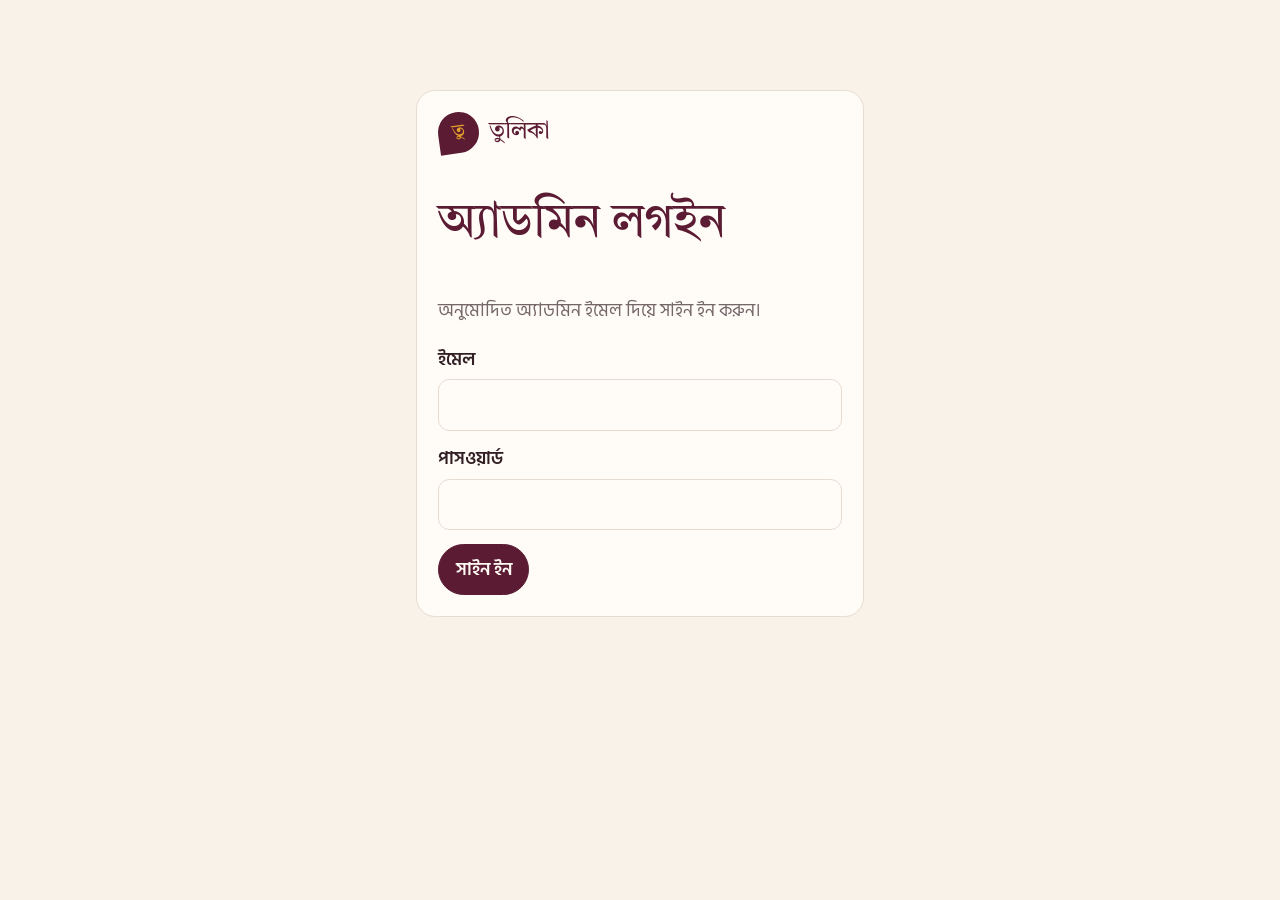
==== admin.html @ 6ecadc81 "archive: single-file Tulika demo" ====
<!doctype html>
<html lang="bn">
<head>
  <meta charset="utf-8">
  <meta name="viewport" content="width=device-width, initial-scale=1">
  <meta name="robots" content="noindex,nofollow">
  <title>অ্যাডমিন — তুলিকা</title>
  <link rel="preconnect" href="https://fonts.googleapis.com">
  <link rel="preconnect" href="https://fonts.gstatic.com" crossorigin>
  <link href="https://fonts.googleapis.com/css2?family=Hind+Siliguri:wght@400;500;600;700&family=Tiro+Bangla&display=swap" rel="stylesheet">
  <link rel="stylesheet" href="assets/store.css">
  <style>
    .admin-wrap{width:min(1440px,calc(100% - 2rem));margin:1.5rem auto 4rem}.admin-head,.admin-toolbar,.admin-actions,.admin-tabs,.inline{display:flex;align-items:center;gap:.65rem;flex-wrap:wrap}.admin-head{justify-content:space-between;margin-bottom:1.2rem}.admin-head h1{font:400 var(--s2)/1.2 var(--display);color:var(--wine);margin:0}.admin-tabs{margin:1rem 0;padding:.4rem;border:1px solid var(--line);border-radius:1rem;background:var(--surface)}.admin-tabs button{border:0;border-radius:.7rem;padding:.55rem .85rem;color:var(--muted);background:transparent;cursor:pointer}.admin-tabs button[aria-selected=true]{background:var(--wine);color:white}.admin-pane{display:none}.admin-pane.active{display:block}.admin-grid{display:grid;grid-template-columns:repeat(auto-fit,minmax(min(100%,13rem),1fr));gap:1rem}.metric{padding:1.2rem;border:1px solid var(--line);border-radius:var(--radius);background:var(--surface)}.metric small{display:block;color:var(--muted)}.metric strong{font:1.8rem var(--display);color:var(--wine)}.admin-toolbar{justify-content:space-between;margin:1rem 0}.admin-toolbar .field{min-width:min(100%,14rem)}.admin-table-wrap{overflow:auto;border:1px solid var(--line);border-radius:var(--radius);background:var(--surface)}.admin-table{width:100%;border-collapse:collapse;min-width:720px}.admin-table th,.admin-table td{padding:.75rem .85rem;text-align:start;border-bottom:1px solid var(--line);vertical-align:middle}.admin-table th{color:var(--wine);font-weight:700;white-space:nowrap}.admin-table tr:last-child td{border-bottom:0}.admin-table .thumb{width:3.3rem;height:3.8rem;object-fit:cover;border-radius:.45rem;background:var(--blush)}.admin-table button.link-button{padding:0;border:0;background:none;color:var(--wine);text-decoration:underline;cursor:pointer}.admin-status{display:inline-block;padding:.12rem .55rem;border-radius:99px;background:var(--blush);white-space:nowrap}.admin-error{margin:1rem 0}.admin-empty{padding:1.4rem;text-align:center;color:var(--muted)}.admin-filters{display:grid;grid-template-columns:repeat(auto-fit,minmax(min(100%,12rem),1fr));gap:.7rem;flex:1}.admin-card{margin-block:1rem}.admin-form{display:grid;grid-template-columns:repeat(2,minmax(0,1fr));gap:.85rem}.admin-form .full{grid-column:1/-1}.admin-form .field label,.field>label{font-weight:600}.admin-form input[type=checkbox]{width:1.1rem;height:1.1rem;accent-color:var(--wine)}.admin-form .check{padding:.4rem 0}.admin-form textarea{min-height:5rem}.admin-login{max-width:28rem;margin:10vh auto}.admin-login h1{font:var(--s2) var(--display);color:var(--wine)}dialog{width:min(760px,calc(100% - 1.5rem));max-height:90vh;overflow:auto;padding:1.2rem;border:1px solid var(--line);border-radius:1rem;background:var(--paper);color:var(--ink);box-shadow:var(--shadow)}dialog::backdrop{background:rgba(32,18,24,.6)}dialog h2{margin:.2rem 0 1rem;color:var(--wine);font:1.6rem var(--display)}.dialog-head{display:flex;justify-content:space-between;align-items:start;gap:1rem}.icon-button{width:2.5rem;height:2.5rem;border:1px solid var(--line);border-radius:50%;background:var(--surface);cursor:pointer}.order-lines{margin:1rem 0;border-collapse:collapse;width:100%}.order-lines th,.order-lines td{padding:.55rem;text-align:start;border-bottom:1px solid var(--line)}.image-list{display:flex;gap:.5rem;overflow:auto}.image-item{position:relative;flex:0 0 5rem}.image-item img{width:5rem;height:6rem;object-fit:cover;border-radius:.4rem}.image-item button{position:absolute;top:0;right:0;border:0;border-radius:50%;background:#922;color:#fff;cursor:pointer}.hint{font-size:.88rem;color:var(--muted)}.admin-notice{margin:1rem 0}.hidden{display:none!important}.sort-controls{display:flex;gap:.25rem}.admin-footer{padding:1rem 0;color:var(--muted);font-size:.9rem}.print-only{display:none}
    @media(max-width:640px){.admin-wrap{width:calc(100% - 1rem);margin-top:.7rem}.admin-form{grid-template-columns:1fr}.admin-form .full{grid-column:auto}.admin-head{align-items:flex-start}.admin-tabs{overflow:auto;flex-wrap:nowrap}.admin-tabs button{white-space:nowrap}.admin-toolbar{align-items:stretch}.admin-toolbar .button{width:100%}}
    @media print{body>*{display:none!important}#print-root{display:block!important;background:white;color:#111;padding:1.5rem;font:14px Arial,sans-serif}#print-root h1{margin-top:0}#print-root table{width:100%;border-collapse:collapse}#print-root th,#print-root td{padding:.5rem;border-bottom:1px solid #ccc;text-align:left}}
  </style>
  <script type="module" src="assets/admin.js"></script>
</head>
<body>
  <main id="admin-app" class="admin-wrap">
    <div id="global-error" class="error admin-error" role="alert" hidden></div>
    <section id="login-view" class="card admin-login">
      <a class="brand" href="index.html"><span class="brand-mark">তু</span><span class="brand-name">তুলিকা</span></a>
      <h1 data-i18n="loginTitle">অ্যাডমিন লগইন</h1>
      <p class="muted" data-i18n="loginHelp">অনুমোদিত অ্যাডমিন ইমেল দিয়ে সাইন ইন করুন।</p>
      <form id="login-form" class="admin-form">
        <div class="field full"><label for="login-email" data-i18n="email">ইমেল</label><input id="login-email" name="email" type="email" autocomplete="username" required></div>
        <div class="field full"><label for="login-password" data-i18n="password">পাসওয়ার্ড</label><input id="login-password" name="password" type="password" autocomplete="current-password" required></div>
        <div class="full"><button class="button" type="submit" data-i18n="signIn">সাইন ইন</button></div>
      </form>
    </section>
    <section id="dashboard-view" hidden>
      <header class="admin-head">
        <div><p class="eyebrow" data-i18n="adminLabel">তুলিকা · অ্যাডমিন</p><h1 data-i18n="dashboard">ড্যাশবোর্ড</h1><span id="admin-email" class="hint"></span></div>
        <div class="admin-actions"><button class="lang-button" id="language-toggle" type="button" aria-label="Toggle language">EN</button><button class="button secondary" id="sign-out" type="button" data-i18n="signOut">সাইন আউট</button></div>
      </header>
      <div id="admin-message" class="notice admin-notice" role="status" hidden></div>
      <nav class="admin-tabs" role="tablist">
        <button type="button" role="tab" data-tab="overview" aria-selected="true">ড্যাশবোর্ড</button>
        <button type="button" role="tab" data-tab="orders" aria-selected="false">অর্ডার</button>
        <button type="button" role="tab" data-tab="products" aria-selected="false">পণ্য</button>
        <button type="button" role="tab" data-tab="categories" aria-selected="false">বিভাগ</button>
        <button type="button" role="tab" data-tab="reviews" aria-selected="false">রিভিউ</button>
        <button type="button" role="tab" data-tab="settings" aria-selected="false">সেটিংস</button>
      </nav>
      <section id="tab-overview" class="admin-pane active" role="tabpanel">
        <div class="admin-grid">
          <article class="metric"><small data-i18n="todayOrders">আজকের অর্ডার</small><strong id="metric-today">—</strong></article>
          <article class="metric"><small data-i18n="pendingOrders">অপেক্ষমাণ অর্ডার</small><strong id="metric-pending">—</strong></article>
          <article class="metric"><small data-i18n="lowStock">কম স্টক</small><strong id="metric-stock">—</strong></article>
          <article class="metric"><small data-i18n="monthSales">এই মাসের বিক্রি</small><strong id="metric-sales">—</strong></article>
        </div>
        <section class="card admin-card"><div class="section-head"><h2 class="section-title" data-i18n="recentOrders">সাম্প্রতিক অর্ডার</h2><button class="button secondary" data-go-tab="orders" type="button" data-i18n="allOrders">সব অর্ডার</button></div><div id="recent-orders"></div></section>
      </section>
      <section id="tab-orders" class="admin-pane" role="tabpanel">
        <div class="admin-toolbar"><div class="admin-filters">
          <div class="field"><label for="order-search" data-i18n="search">খুঁজুন</label><input id="order-search" class="filter-input" type="search" placeholder="ফোন / অর্ডার নম্বর"></div>
          <div class="field"><label for="order-status-filter" data-i18n="status">অবস্থা</label><select id="order-status-filter"><option value="">সব</option><option value="new">নতুন</option><option value="confirmed">নিশ্চিত</option><option value="packed">প্যাকড</option><option value="shipped">পাঠানো</option><option value="delivered">ডেলিভারড</option><option value="cancelled">বাতিল</option></select></div>
          <div class="field"><label for="order-date-filter" data-i18n="date">তারিখ</label><input id="order-date-filter" type="date"></div>
        </div><button id="export-orders" class="button secondary" type="button" data-i18n="exportCsv">CSV ডাউনলোড</button></div>
        <div id="orders-table"></div>
      </section>
      <section id="tab-products" class="admin-pane" role="tabpanel">
        <div class="admin-toolbar"><div class="admin-filters">
          <div class="field"><label for="product-search" data-i18n="search">খুঁজুন</label><input id="product-search" type="search" placeholder="নাম / স্লাগ"></div>
          <div class="field"><label for="product-category-filter" data-i18n="category">বিভাগ</label><select id="product-category-filter"><option value="">সব বিভাগ</option></select></div>
          <div class="field"><label for="product-visible-filter" data-i18n="visibility">দৃশ্যমানতা</label><select id="product-visible-filter"><option value="">সব</option><option value="true">দৃশ্যমান</option><option value="false">লুকানো</option></select></div>
        </div><button id="add-product" class="button" type="button" data-i18n="addProduct">+ পণ্য যোগ করুন</button></div>
        <div id="products-table"></div>
      </section>
      <section id="tab-categories" class="admin-pane" role="tabpanel">
        <div class="section-head"><h2 class="section-title" data-i18n="categories">বিভাগ</h2><button id="add-category" class="button" type="button" data-i18n="addCategory">+ বিভাগ যোগ করুন</button></div>
        <div id="categories-table"></div>
      </section>
      <section id="tab-reviews" class="admin-pane" role="tabpanel">
        <div class="section-head"><h2 class="section-title" data-i18n="reviews">রিভিউ</h2><button id="add-review" class="button" type="button" data-i18n="addReview">+ রিভিউ যোগ করুন</button></div>
        <div id="reviews-table"></div>
      </section>
      <section id="tab-settings" class="admin-pane" role="tabpanel">
        <h2 class="section-title" data-i18n="settings">সেটিংস</h2>
        <form id="settings-form" class="card admin-form"></form>
      </section>
      <footer class="admin-footer">Tulika · Supabase Admin</footer>
    </section>
  </main>
  <dialog id="entity-dialog" aria-labelledby="dialog-title"><div class="dialog-head"><h2 id="dialog-title"></h2><button class="icon-button" type="button" data-close-dialog aria-label="Close">×</button></div><div id="dialog-content"></div></dialog>
  <dialog id="confirm-dialog" aria-labelledby="confirm-title"><div class="dialog-head"><h2 id="confirm-title"></h2><button class="icon-button" type="button" data-cancel-confirm aria-label="Close">×</button></div><p id="confirm-text"></p><div class="admin-actions"><button id="confirm-cancel" class="button secondary" type="button">বাতিল</button><button id="confirm-accept" class="button" type="button">নিশ্চিত</button></div></dialog>
  <div id="print-root" class="print-only"></div>
</body>
</html>
---- assets/store.css ----
:root {
  color-scheme: light;
  --brand-wine:#5A1B33; --brand-marigold:#E3A02B; --brand-jade:#1E6B58; --brand-blush:#F4DCD9;
  --wine:var(--brand-wine); --marigold:var(--brand-marigold); --jade:var(--brand-jade); --blush:var(--brand-blush);
  --paper:#F8F2E9; --surface:#FFFCF7; --ink:#321F25; --muted:#75666A; --line:#E7DCD1;
  --shadow:0 18px 55px rgba(70,36,44,.1); --display:"Tiro Bangla",Georgia,serif; --body:"Hind Siliguri",sans-serif;
  --s0:clamp(1rem,.94rem + .28vw,1.14rem); --s1:clamp(1.25rem,1.05rem + .9vw,1.7rem);
  --s2:clamp(1.75rem,1.3rem + 2.2vw,3rem); --s3:clamp(2.5rem,1.6rem + 4.7vw,5.2rem);
  --wrap:1180px; --radius:1.2rem;
}
:root[data-theme=dark] {
  color-scheme:dark; --paper:#1d171a; --surface:#292125; --ink:#f4e9e6; --muted:#c1aeb3; --line:#49363e;
  --wine:color-mix(in srgb,var(--brand-wine),white 62%); --marigold:color-mix(in srgb,var(--brand-marigold),white 28%);
  --jade:color-mix(in srgb,var(--brand-jade),white 55%); --blush:color-mix(in srgb,var(--brand-blush),black 76%);
  --shadow:0 18px 55px rgba(0,0,0,.28);
}
*{box-sizing:border-box}
html{scroll-behavior:smooth;scroll-padding-top:5rem}
body{margin:0;background:var(--paper);color:var(--ink);font:400 var(--s0)/1.65 var(--body)}
img,svg{display:block;max-width:100%}
button,input,textarea,select{font:inherit}
a{color:inherit}
:focus-visible{outline:3px solid var(--marigold);outline-offset:4px}
.wrap{width:min(var(--wrap),calc(100% - 2.5rem));margin-inline:auto}
.sr-only{position:absolute;width:1px;height:1px;padding:0;margin:-1px;overflow:hidden;clip:rect(0,0,0,0);white-space:nowrap;border:0}
.skip{position:absolute;z-index:99;top:.5rem;left:.5rem;padding:.6rem 1rem;background:var(--surface);transform:translateY(-150%)}
.skip:focus{transform:none}
.topbar{position:sticky;z-index:20;top:0;border-bottom:1px solid var(--line);background:color-mix(in srgb,var(--paper),transparent 6%);backdrop-filter:blur(14px)}
.nav{display:flex;min-height:4.5rem;align-items:center;justify-content:space-between;gap:1rem}
.brand{display:inline-flex;align-items:center;gap:.65rem;color:var(--wine);text-decoration:none}
.brand-mark{display:grid;width:2.55rem;aspect-ratio:1;place-items:center;border-radius:50% 50% 50% 0;background:var(--brand-wine);color:var(--brand-marigold);font:1.2rem var(--display);transform:rotate(-8deg)}
.brand-name{font:1.5rem var(--display)}
.nav-links{display:none;align-items:center;gap:1.5rem}
.nav-links a,.mobile-links a{color:var(--muted);font-size:.92rem;text-decoration:none}
.mobile-links{display:flex;gap:1.2rem;overflow:auto;padding:.1rem 1rem .7rem;white-space:nowrap}
.nav-actions{display:flex;align-items:center;gap:.5rem}
.lang-button,.theme-button{min-height:2.6rem;padding:.4rem .8rem;border:1px solid var(--line);border-radius:99px;background:var(--surface);cursor:pointer}
.section{padding-block:clamp(3.5rem,8vw,7rem)}
.hero{display:grid;min-height:32rem;align-items:center;gap:2rem;padding-block:4rem}
.hero h1{max-width:12ch;margin:.5rem 0 1rem;color:var(--wine);font:400 var(--s3)/1.2 var(--display)}
.hero h1 span{color:var(--jade)}
.hero p,.muted{color:var(--muted)}
.hero-grid{display:grid;align-items:center;gap:1.5rem}
.hero-art{min-height:20rem;display:grid;place-items:center;overflow:hidden;border-radius:48% 48% 1.4rem 1.4rem;background:radial-gradient(circle,var(--blush),transparent 70%)}
.hero-art svg{width:min(88%,24rem);filter:drop-shadow(0 18px 18px rgba(72,30,48,.15))}
.eyebrow{color:var(--jade);font-size:.86rem;font-weight:700;letter-spacing:.1em}
.section-title{margin:.25rem 0 1rem;color:var(--wine);font:400 var(--s2)/1.25 var(--display)}
.section-intro{max-width:44rem;color:var(--muted)}
.button{display:inline-flex;min-height:2.8rem;align-items:center;justify-content:center;gap:.5rem;padding:.6rem 1.05rem;border:1px solid var(--brand-wine);border-radius:99px;background:var(--brand-wine);color:#fffaf4;text-decoration:none;font-weight:600;cursor:pointer}
.button.secondary{background:transparent;color:var(--wine)}
.button:disabled{opacity:.5;cursor:not-allowed}
.button-row{display:flex;flex-wrap:wrap;gap:.65rem}
.collection-band{background:var(--surface)}
.section-head{display:flex;flex-wrap:wrap;align-items:end;justify-content:space-between;gap:1rem;margin-bottom:1.6rem}
.category-tiles,.product-grid,.review-grid{display:grid;grid-template-columns:repeat(auto-fit,minmax(min(100%,14rem),1fr));gap:1rem}
.category-tile{min-height:8rem;display:flex;align-items:end;padding:1.2rem;border-radius:var(--radius);background:linear-gradient(145deg,var(--blush),color-mix(in srgb,var(--jade),var(--paper) 70%));color:var(--wine);font:1.45rem var(--display);text-decoration:none}
.product-card{overflow:hidden;border:1px solid var(--line);border-radius:var(--radius);background:var(--paper)}
.product-photo{position:relative;display:block;aspect-ratio:4/4.7;overflow:hidden;background:var(--blush)}
.product-photo img{width:100%;height:100%;object-fit:cover}
.badge-row{position:absolute;top:.7rem;left:.7rem;display:flex;flex-wrap:wrap;gap:.35rem}
.badge{padding:.18rem .55rem;border-radius:99px;background:var(--surface);color:var(--wine);font-size:.78rem;font-weight:700}
.product-body{padding:1rem}
.product-meta{display:flex;justify-content:space-between;gap:.5rem;color:var(--muted);font-size:.9rem}
.product-title{margin:.3rem 0;color:var(--wine);font:1.35rem/1.35 var(--display);text-decoration:none}
.product-title a{text-decoration:none}
.product-description{min-height:3em;margin:.35rem 0;color:var(--muted);font-size:.94rem}
.price{font-weight:700}
.old-price{margin-inline-start:.5rem;color:var(--muted);text-decoration:line-through;font-size:.9em}
.filter-row{display:grid;gap:.8rem;margin-block:1.2rem}
.field{display:grid;gap:.3rem}
.field input,.field textarea,.field select,.filter-input{width:100%;min-height:2.9rem;padding:.6rem .8rem;border:1px solid var(--line);border-radius:.7rem;background:var(--surface);color:var(--ink)}
.field textarea{min-height:6rem;resize:vertical}
.check{display:flex;align-items:center;gap:.55rem}
.notice,.error,.empty{padding:1rem;border-radius:.8rem;background:var(--surface);color:var(--muted)}
.error{border-inline-start:4px solid #b44747;color:var(--ink)}
.loading-grid{display:grid;grid-template-columns:repeat(auto-fit,minmax(min(100%,14rem),1fr));gap:1rem}
.skeleton{height:23rem;border-radius:var(--radius);background:linear-gradient(100deg,var(--line) 25%,var(--surface) 40%,var(--line) 60%);background-size:200% 100%;animation:shimmer 1.5s infinite}
@keyframes shimmer{to{background-position-x:-200%}}
.about-layout,.contact-layout,.product-layout,.cart-layout{display:grid;gap:2rem}
.about-art{min-height:19rem;border-radius:48% 48% 1.5rem 1.5rem;background:linear-gradient(145deg,var(--blush),color-mix(in srgb,var(--marigold),white 60%))}
.review-card,.card{padding:1.3rem;border:1px solid var(--line);border-radius:var(--radius);background:var(--surface)}
.review-card blockquote{margin:.5rem 0;font:1.2rem/1.55 var(--display)}
.review-card cite{color:var(--muted);font-style:normal}
.stars{color:var(--marigold)}
.gallery-main{aspect-ratio:4/4.7;overflow:hidden;border-radius:var(--radius);background:var(--blush)}
.gallery-main img{width:100%;height:100%;object-fit:cover}
.gallery-thumbs{display:flex;gap:.6rem;overflow-x:auto;margin-top:.7rem}
.gallery-thumbs button{width:4.3rem;height:5rem;flex:0 0 auto;padding:0;overflow:hidden;border:1px solid var(--line);border-radius:.6rem;background:transparent}
.gallery-thumbs img{width:100%;height:100%;object-fit:cover}
.cart-line{display:grid;grid-template-columns:4.5rem 1fr;gap:.9rem;padding:1rem 0;border-bottom:1px solid var(--line)}
.cart-line img{width:4.5rem;height:5.2rem;object-fit:cover;border-radius:.5rem}
.cart-line-controls{display:flex;flex-wrap:wrap;align-items:center;gap:.5rem}
.summary{position:sticky;top:6rem;height:max-content}
.floating-wa{position:fixed;z-index:18;right:1rem;bottom:1rem;display:grid;width:3.5rem;height:3.5rem;place-items:center;border-radius:50%;background:var(--jade);color:#fff;text-decoration:none;box-shadow:var(--shadow)}
.toast{position:fixed;z-index:50;right:1rem;bottom:5rem;max-width:min(26rem,calc(100% - 2rem));padding:.85rem 1rem;border-radius:.8rem;background:var(--ink);color:var(--paper);box-shadow:var(--shadow)}
.toast[hidden]{display:none}
.modal{max-width:min(32rem,calc(100% - 2rem));border:1px solid var(--line);border-radius:var(--radius);background:var(--surface);color:var(--ink);box-shadow:var(--shadow)}
.modal::backdrop{background:rgba(20,12,16,.55)}
.site-footer{padding-block:2rem;border-top:1px solid var(--line);color:var(--muted)}
.footer-row{display:flex;flex-wrap:wrap;align-items:center;justify-content:space-between;gap:1rem}
.footer-links{display:flex;flex-wrap:wrap;gap:1rem}
.footer-links a{color:var(--wine)}
.hidden{display:none!important}
.policy{max-width:52rem}
.policy h1,.page-title{color:var(--wine);font:400 var(--s2)/1.25 var(--display)}
.policy-placeholder{padding:1rem;border-inline-start:4px solid var(--marigold);background:var(--surface)}
.honeypot{position:absolute;left:-10000px;width:1px;height:1px;overflow:hidden}
@media(min-width:700px){.nav-links{display:flex}.mobile-links{display:none}.hero-grid{grid-template-columns:1.1fr .9fr}.hero-art{min-height:31rem}.filter-row{grid-template-columns:2fr 1fr 1fr auto;align-items:end}.about-layout,.contact-layout{grid-template-columns:.9fr 1.1fr}.product-layout{grid-template-columns:1fr .85fr}.cart-layout{grid-template-columns:1.3fr .7fr}.cart-line{grid-template-columns:5.5rem 1fr}.cart-line img{width:5.5rem;height:6.5rem}}
@media(max-width:420px){.wrap{width:calc(100% - 1.4rem)}.hero{padding-block:2.5rem}.button-row .button{flex:1 1 auto}}
@media(hover:hover){.button:hover{background:var(--jade);border-color:var(--jade);color:white}.product-card:hover{transform:translateY(-3px)}.category-tile:hover{filter:saturate(1.15)}}
@media(prefers-reduced-motion:reduce){*,*::before,*::after{scroll-behavior:auto!important;animation-duration:.01ms!important;animation-iteration-count:1!important;transition-duration:.01ms!important}}
@media print{.topbar,.floating-wa,.site-footer,.no-print{display:none!important}body{background:white;color:black}.wrap{width:100%}.card{border:0}}
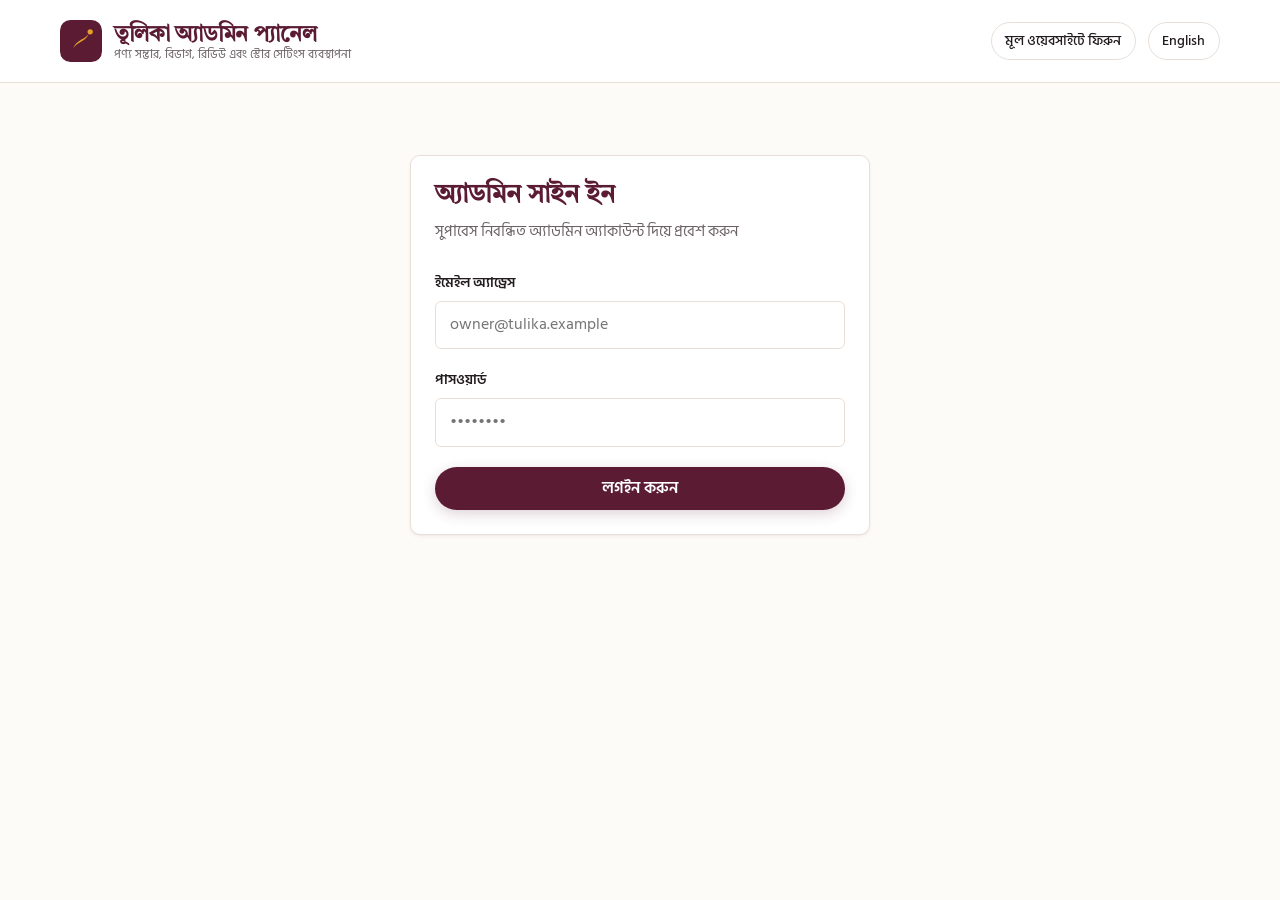
==== commit 6790f0ef: "feat: rebuild Tulika boutique from scratch (Phase 2)" ====
--- a/admin.html
+++ b/admin.html
@@ -1,90 +1,530 @@
-<!doctype html>
+<!DOCTYPE html>
 <html lang="bn">
 <head>
-  <meta charset="utf-8">
-  <meta name="viewport" content="width=device-width, initial-scale=1">
-  <meta name="robots" content="noindex,nofollow">
-  <title>অ্যাডমিন — তুলিকা</title>
+  <meta charset="UTF-8">
+  <meta name="viewport" content="width=device-width, initial-scale=1.0">
+  <meta name="description" content="তূলিকা বুটিক অ্যাডমিন প্যানেল — পণ্য ও স্টোর ব্যবস্থাপনা">
+  <meta name="i18n-title-key" content="adminPortal">
+
+  <title>তূলিকা অ্যাডমিন প্যানেল</title>
+
+  <!-- Inline SVG Favicon -->
+  <link rel="icon" href="data:image/svg+xml,%3Csvg xmlns='http://www.w3.org/2000/svg' viewBox='0 0 64 64'%3E%3Crect width='64' height='64' rx='16' fill='%235A1B33'/%3E%3Cpath d='M20 44 C24 30, 40 30, 44 20 C40 34, 24 34, 20 44 Z' fill='%23E3A02B'/%3E%3Ccircle cx='46' cy='18' r='4' fill='%23E3A02B'/%3E%3C/svg%3E">
+
+  <!-- Google Fonts: Tiro Bangla & Hind Siliguri -->
   <link rel="preconnect" href="https://fonts.googleapis.com">
   <link rel="preconnect" href="https://fonts.gstatic.com" crossorigin>
-  <link href="https://fonts.googleapis.com/css2?family=Hind+Siliguri:wght@400;500;600;700&family=Tiro+Bangla&display=swap" rel="stylesheet">
-  <link rel="stylesheet" href="assets/store.css">
-  <style>
-    .admin-wrap{width:min(1440px,calc(100% - 2rem));margin:1.5rem auto 4rem}.admin-head,.admin-toolbar,.admin-actions,.admin-tabs,.inline{display:flex;align-items:center;gap:.65rem;flex-wrap:wrap}.admin-head{justify-content:space-between;margin-bottom:1.2rem}.admin-head h1{font:400 var(--s2)/1.2 var(--display);color:var(--wine);margin:0}.admin-tabs{margin:1rem 0;padding:.4rem;border:1px solid var(--line);border-radius:1rem;background:var(--surface)}.admin-tabs button{border:0;border-radius:.7rem;padding:.55rem .85rem;color:var(--muted);background:transparent;cursor:pointer}.admin-tabs button[aria-selected=true]{background:var(--wine);color:white}.admin-pane{display:none}.admin-pane.active{display:block}.admin-grid{display:grid;grid-template-columns:repeat(auto-fit,minmax(min(100%,13rem),1fr));gap:1rem}.metric{padding:1.2rem;border:1px solid var(--line);border-radius:var(--radius);background:var(--surface)}.metric small{display:block;color:var(--muted)}.metric strong{font:1.8rem var(--display);color:var(--wine)}.admin-toolbar{justify-content:space-between;margin:1rem 0}.admin-toolbar .field{min-width:min(100%,14rem)}.admin-table-wrap{overflow:auto;border:1px solid var(--line);border-radius:var(--radius);background:var(--surface)}.admin-table{width:100%;border-collapse:collapse;min-width:720px}.admin-table th,.admin-table td{padding:.75rem .85rem;text-align:start;border-bottom:1px solid var(--line);vertical-align:middle}.admin-table th{color:var(--wine);font-weight:700;white-space:nowrap}.admin-table tr:last-child td{border-bottom:0}.admin-table .thumb{width:3.3rem;height:3.8rem;object-fit:cover;border-radius:.45rem;background:var(--blush)}.admin-table button.link-button{padding:0;border:0;background:none;color:var(--wine);text-decoration:underline;cursor:pointer}.admin-status{display:inline-block;padding:.12rem .55rem;border-radius:99px;background:var(--blush);white-space:nowrap}.admin-error{margin:1rem 0}.admin-empty{padding:1.4rem;text-align:center;color:var(--muted)}.admin-filters{display:grid;grid-template-columns:repeat(auto-fit,minmax(min(100%,12rem),1fr));gap:.7rem;flex:1}.admin-card{margin-block:1rem}.admin-form{display:grid;grid-template-columns:repeat(2,minmax(0,1fr));gap:.85rem}.admin-form .full{grid-column:1/-1}.admin-form .field label,.field>label{font-weight:600}.admin-form input[type=checkbox]{width:1.1rem;height:1.1rem;accent-color:var(--wine)}.admin-form .check{padding:.4rem 0}.admin-form textarea{min-height:5rem}.admin-login{max-width:28rem;margin:10vh auto}.admin-login h1{font:var(--s2) var(--display);color:var(--wine)}dialog{width:min(760px,calc(100% - 1.5rem));max-height:90vh;overflow:auto;padding:1.2rem;border:1px solid var(--line);border-radius:1rem;background:var(--paper);color:var(--ink);box-shadow:var(--shadow)}dialog::backdrop{background:rgba(32,18,24,.6)}dialog h2{margin:.2rem 0 1rem;color:var(--wine);font:1.6rem var(--display)}.dialog-head{display:flex;justify-content:space-between;align-items:start;gap:1rem}.icon-button{width:2.5rem;height:2.5rem;border:1px solid var(--line);border-radius:50%;background:var(--surface);cursor:pointer}.order-lines{margin:1rem 0;border-collapse:collapse;width:100%}.order-lines th,.order-lines td{padding:.55rem;text-align:start;border-bottom:1px solid var(--line)}.image-list{display:flex;gap:.5rem;overflow:auto}.image-item{position:relative;flex:0 0 5rem}.image-item img{width:5rem;height:6rem;object-fit:cover;border-radius:.4rem}.image-item button{position:absolute;top:0;right:0;border:0;border-radius:50%;background:#922;color:#fff;cursor:pointer}.hint{font-size:.88rem;color:var(--muted)}.admin-notice{margin:1rem 0}.hidden{display:none!important}.sort-controls{display:flex;gap:.25rem}.admin-footer{padding:1rem 0;color:var(--muted);font-size:.9rem}.print-only{display:none}
-    @media(max-width:640px){.admin-wrap{width:calc(100% - 1rem);margin-top:.7rem}.admin-form{grid-template-columns:1fr}.admin-form .full{grid-column:auto}.admin-head{align-items:flex-start}.admin-tabs{overflow:auto;flex-wrap:nowrap}.admin-tabs button{white-space:nowrap}.admin-toolbar{align-items:stretch}.admin-toolbar .button{width:100%}}
-    @media print{body>*{display:none!important}#print-root{display:block!important;background:white;color:#111;padding:1.5rem;font:14px Arial,sans-serif}#print-root h1{margin-top:0}#print-root table{width:100%;border-collapse:collapse}#print-root th,#print-root td{padding:.5rem;border-bottom:1px solid #ccc;text-align:left}}
-  </style>
-  <script type="module" src="assets/admin.js"></script>
+  <link href="https://fonts.googleapis.com/css2?family=Hind+Siliguri:wght@400;500;600;700&family=Tiro+Bangla:ital@0;1&display=swap" rel="stylesheet">
+
+  <!-- Stylesheet -->
+  <link rel="stylesheet" href="css/style.css">
 </head>
-<body>
-  <main id="admin-app" class="admin-wrap">
-    <div id="global-error" class="error admin-error" role="alert" hidden></div>
-    <section id="login-view" class="card admin-login">
-      <a class="brand" href="index.html"><span class="brand-mark">তু</span><span class="brand-name">তুলিকা</span></a>
-      <h1 data-i18n="loginTitle">অ্যাডমিন লগইন</h1>
-      <p class="muted" data-i18n="loginHelp">অনুমোদিত অ্যাডমিন ইমেল দিয়ে সাইন ইন করুন।</p>
-      <form id="login-form" class="admin-form">
-        <div class="field full"><label for="login-email" data-i18n="email">ইমেল</label><input id="login-email" name="email" type="email" autocomplete="username" required></div>
-        <div class="field full"><label for="login-password" data-i18n="password">পাসওয়ার্ড</label><input id="login-password" name="password" type="password" autocomplete="current-password" required></div>
-        <div class="full"><button class="button" type="submit" data-i18n="signIn">সাইন ইন</button></div>
+<body class="admin-body">
+  <!-- Admin Header -->
+  <header class="admin-header">
+    <div class="wrap admin-header-inner">
+      <div class="brand-link">
+        <svg class="brand-logo-svg" viewBox="0 0 48 48" fill="none" aria-hidden="true">
+          <rect width="48" height="48" rx="12" fill="#5A1B33"/>
+          <path d="M15 33 C18 22, 30 22, 33 15 C30 25, 18 25, 15 33 Z" fill="#E3A02B"/>
+          <circle cx="34.5" cy="13.5" r="3" fill="#E3A02B"/>
+        </svg>
+        <div class="brand-text">
+          <h1 data-i18n="adminPortal">তূলিকা অ্যাডমিন প্যানেল</h1>
+          <p data-i18n="adminSubtitle">পণ্য সম্ভার, বিভাগ, রিভিউ এবং স্টোর সেটিংস ব্যবস্থাপনা</p>
+        </div>
+      </div>
+
+      <div class="header-actions">
+        <!-- Return to Public Site -->
+        <a href="index.html" class="pill-btn" data-i18n="returnHome">মূল ওয়েবসাইটে ফিরুন</a>
+
+        <!-- Language Switcher -->
+        <button id="admin-lang-toggle" class="pill-btn" data-lang-toggle aria-label="Switch language">
+          English
+        </button>
+
+        <!-- Sign Out Button (visible when logged in) -->
+        <button id="admin-logout-btn" class="btn btn-secondary btn-sm" style="display: none;" data-i18n="logoutBtn">
+          লগআউট
+        </button>
+      </div>
+    </div>
+  </header>
+
+  <div class="wrap" style="margin-top: 1.5rem;">
+    <!-- Setup Notice Container for Placeholder Warning -->
+    <div id="admin-setup-notice-slot"></div>
+
+    <!-- 1. LOGIN SCREEN (shown if unauthenticated) -->
+    <section id="admin-login-section" class="admin-card" style="max-width: 460px; margin: 3rem auto;">
+      <h2 style="font-size: 1.6rem; margin-bottom: 0.5rem;" data-i18n="loginTitle">অ্যাডমিন সাইন ইন</h2>
+      <p style="color: var(--text-muted); font-size: 0.95rem; margin-bottom: 1.75rem;" data-i18n="loginSubtitle">
+        সুপাবেস নিবন্ধিত অ্যাডমিন অ্যাকাউন্ট দিয়ে প্রবেশ করুন
+      </p>
+
+      <form id="admin-login-form">
+        <div class="form-group">
+          <label for="login-email" data-i18n="emailLabel">ইমেইল অ্যাড্রেস</label>
+          <input type="email" id="login-email" class="form-control" required autocomplete="email" placeholder="owner@tulika.example">
+        </div>
+
+        <div class="form-group">
+          <label for="login-password" data-i18n="passwordLabel">পাসওয়ার্ড</label>
+          <input type="password" id="login-password" class="form-control" required autocomplete="current-password" placeholder="••••••••">
+        </div>
+
+        <div id="login-error-msg" style="color: var(--danger); font-size: 0.875rem; margin-bottom: 1rem; display: none;"></div>
+
+        <button type="submit" id="login-submit-btn" class="btn btn-primary" style="width: 100%;" data-i18n="loginBtn">
+          লগইন করুন
+        </button>
       </form>
     </section>
-    <section id="dashboard-view" hidden>
-      <header class="admin-head">
-        <div><p class="eyebrow" data-i18n="adminLabel">তুলিকা · অ্যাডমিন</p><h1 data-i18n="dashboard">ড্যাশবোর্ড</h1><span id="admin-email" class="hint"></span></div>
-        <div class="admin-actions"><button class="lang-button" id="language-toggle" type="button" aria-label="Toggle language">EN</button><button class="button secondary" id="sign-out" type="button" data-i18n="signOut">সাইন আউট</button></div>
-      </header>
-      <div id="admin-message" class="notice admin-notice" role="status" hidden></div>
-      <nav class="admin-tabs" role="tablist">
-        <button type="button" role="tab" data-tab="overview" aria-selected="true">ড্যাশবোর্ড</button>
-        <button type="button" role="tab" data-tab="orders" aria-selected="false">অর্ডার</button>
-        <button type="button" role="tab" data-tab="products" aria-selected="false">পণ্য</button>
-        <button type="button" role="tab" data-tab="categories" aria-selected="false">বিভাগ</button>
-        <button type="button" role="tab" data-tab="reviews" aria-selected="false">রিভিউ</button>
-        <button type="button" role="tab" data-tab="settings" aria-selected="false">সেটিংস</button>
+
+    <!-- 2. UNAUTHORIZED MESSAGE (shown if authenticated in Supabase but NOT in admins table) -->
+    <section id="admin-unauthorized-section" class="admin-card" style="max-width: 500px; margin: 3rem auto; text-align: center; display: none;">
+      <svg viewBox="0 0 24 24" width="48" height="48" fill="none" stroke="#BA1A1A" stroke-width="2" style="margin: 0 auto 1rem;">
+        <circle cx="12" cy="12" r="10"></circle>
+        <line x1="15" y1="9" x2="9" y2="15"></line>
+        <line x1="9" y1="9" x2="15" y2="15"></line>
+      </svg>
+      <h2 style="font-size: 1.5rem; color: var(--danger); margin-bottom: 0.5rem;" data-i18n="unauthorizedTitle">অননুমোদিত ব্যবহারকারী</h2>
+      <p style="color: var(--text-muted); margin-bottom: 1.5rem;" data-i18n="unauthorizedMsg">
+        আপনার অ্যাকাউন্টটি সিস্টেমের admins টেবিলে নিবন্ধিত নয়। অনুগ্রহ করে অনুমোদিত অ্যাডমিন হিসেবে সাইন ইন করুন।
+      </p>
+      <div style="display: flex; gap: 1rem; justify-content: center;">
+        <button id="unauthorized-logout-btn" class="btn btn-secondary" data-i18n="logoutBtn">লগআউট</button>
+        <a href="index.html" class="btn btn-primary" data-i18n="returnHome">মূল ওয়েবসাইটে ফিরুন</a>
+      </div>
+    </section>
+
+    <!-- 3. ADMIN DASHBOARD & TABS (NEVER shown to non-admins) -->
+    <div id="admin-dashboard-container" style="display: none;">
+      <!-- Stats Counters -->
+      <div class="admin-stats-grid">
+        <div class="stat-card">
+          <div class="stat-num" id="stat-total-products">0</div>
+          <div class="stat-label" data-i18n="statTotalProducts">মোট পণ্য</div>
+        </div>
+        <div class="stat-card">
+          <div class="stat-num" id="stat-visible-products">0</div>
+          <div class="stat-label" data-i18n="statVisibleProducts">প্রদর্শিত পণ্য</div>
+        </div>
+        <div class="stat-card">
+          <div class="stat-num" id="stat-soldout-products">0</div>
+          <div class="stat-label" data-i18n="statSoldOut">স্টক শেষ</div>
+        </div>
+        <div class="stat-card">
+          <div class="stat-num" id="stat-categories-count">0</div>
+          <div class="stat-label" data-i18n="statCategories">মোট বিভাগ</div>
+        </div>
+        <div class="stat-card">
+          <div class="stat-num" id="stat-reviews-count">0</div>
+          <div class="stat-label" data-i18n="statReviews">মোট রিভিউ</div>
+        </div>
+      </div>
+
+      <!-- Navigation Tabs -->
+      <nav class="admin-nav-tabs" role="tablist">
+        <button class="admin-nav-tab active" data-tab="products" data-i18n="tabProducts">পণ্য তালিকা</button>
+        <button class="admin-nav-tab" data-tab="categories" data-i18n="tabCategories">বিভাগ সমূহ</button>
+        <button class="admin-nav-tab" data-tab="settings" data-i18n="tabSettings">স্টোর সেটিংস</button>
+        <button class="admin-nav-tab" data-tab="reviews" data-i18n="tabReviews">রিভিউ সমূহ</button>
+        <button class="admin-nav-tab" data-tab="storage" data-i18n="tabStorage">ইমেজ স্টোরেজ</button>
       </nav>
-      <section id="tab-overview" class="admin-pane active" role="tabpanel">
-        <div class="admin-grid">
-          <article class="metric"><small data-i18n="todayOrders">আজকের অর্ডার</small><strong id="metric-today">—</strong></article>
-          <article class="metric"><small data-i18n="pendingOrders">অপেক্ষমাণ অর্ডার</small><strong id="metric-pending">—</strong></article>
-          <article class="metric"><small data-i18n="lowStock">কম স্টক</small><strong id="metric-stock">—</strong></article>
-          <article class="metric"><small data-i18n="monthSales">এই মাসের বিক্রি</small><strong id="metric-sales">—</strong></article>
-        </div>
-        <section class="card admin-card"><div class="section-head"><h2 class="section-title" data-i18n="recentOrders">সাম্প্রতিক অর্ডার</h2><button class="button secondary" data-go-tab="orders" type="button" data-i18n="allOrders">সব অর্ডার</button></div><div id="recent-orders"></div></section>
+
+      <!-- TAB PANEL: PRODUCTS -->
+      <section id="panel-products" class="admin-card">
+        <div style="display: flex; flex-wrap: wrap; gap: 1rem; justify-content: space-between; align-items: center; margin-bottom: 1.5rem;">
+          <button id="add-product-btn" class="btn btn-primary" data-i18n="addProduct">
+            + নতুন পণ্য যোগ করুন
+          </button>
+
+          <div style="display: flex; gap: 0.75rem; flex-wrap: wrap;">
+            <select id="admin-category-filter" class="form-control" style="width: auto;">
+              <option value="all">সকল বিভাগ</option>
+            </select>
+            <input type="search" id="admin-product-search" class="form-control" placeholder="পণ্য খুঁজুন..." style="width: 220px;">
+          </div>
+        </div>
+
+        <div class="admin-table-wrap">
+          <table class="admin-table">
+            <thead>
+              <tr>
+                <th style="width: 70px;">ছবি</th>
+                <th>নাম (বাংলা / ইংরেজি)</th>
+                <th>বিভাগ</th>
+                <th>মূল্য</th>
+                <th>স্টক</th>
+                <th>অবস্থা</th>
+                <th style="text-align: right;">অ্যাকশন</th>
+              </tr>
+            </thead>
+            <tbody id="admin-products-tbody">
+              <!-- Dynamically populated -->
+            </tbody>
+          </table>
+        </div>
+
+        <!-- Pagination -->
+        <div id="admin-products-pagination" style="display: flex; justify-content: flex-end; gap: 0.5rem; margin-top: 1.25rem;">
+          <!-- Prev / Next buttons -->
+        </div>
       </section>
-      <section id="tab-orders" class="admin-pane" role="tabpanel">
-        <div class="admin-toolbar"><div class="admin-filters">
-          <div class="field"><label for="order-search" data-i18n="search">খুঁজুন</label><input id="order-search" class="filter-input" type="search" placeholder="ফোন / অর্ডার নম্বর"></div>
-          <div class="field"><label for="order-status-filter" data-i18n="status">অবস্থা</label><select id="order-status-filter"><option value="">সব</option><option value="new">নতুন</option><option value="confirmed">নিশ্চিত</option><option value="packed">প্যাকড</option><option value="shipped">পাঠানো</option><option value="delivered">ডেলিভারড</option><option value="cancelled">বাতিল</option></select></div>
-          <div class="field"><label for="order-date-filter" data-i18n="date">তারিখ</label><input id="order-date-filter" type="date"></div>
-        </div><button id="export-orders" class="button secondary" type="button" data-i18n="exportCsv">CSV ডাউনলোড</button></div>
-        <div id="orders-table"></div>
+
+      <!-- TAB PANEL: CATEGORIES -->
+      <section id="panel-categories" class="admin-card" style="display: none;">
+        <div style="display: flex; justify-content: space-between; align-items: center; margin-bottom: 1.5rem;">
+          <div>
+            <h3 style="font-size: 1.3rem;" data-i18n="tabCategories">বিভাগ সমূহ</h3>
+            <p style="color: var(--text-muted); font-size: 0.85rem;" data-i18n="reorderHint">বাটন ব্যবহার করে সাজানোর ক্রম পরিবর্তন করুন</p>
+          </div>
+          <button id="add-category-btn" class="btn btn-primary" data-i18n="addCategory">
+            + নতুন বিভাগ যোগ করুন
+          </button>
+        </div>
+
+        <div class="admin-table-wrap">
+          <table class="admin-table">
+            <thead>
+              <tr>
+                <th style="width: 80px;">ক্রম</th>
+                <th>নাম (বাংলা)</th>
+                <th>নাম (ইংরেজি)</th>
+                <th>স্লাগ</th>
+                <th style="text-align: right;">অ্যাকশন</th>
+              </tr>
+            </thead>
+            <tbody id="admin-categories-tbody">
+              <!-- Dynamically populated -->
+            </tbody>
+          </table>
+        </div>
       </section>
-      <section id="tab-products" class="admin-pane" role="tabpanel">
-        <div class="admin-toolbar"><div class="admin-filters">
-          <div class="field"><label for="product-search" data-i18n="search">খুঁজুন</label><input id="product-search" type="search" placeholder="নাম / স্লাগ"></div>
-          <div class="field"><label for="product-category-filter" data-i18n="category">বিভাগ</label><select id="product-category-filter"><option value="">সব বিভাগ</option></select></div>
-          <div class="field"><label for="product-visible-filter" data-i18n="visibility">দৃশ্যমানতা</label><select id="product-visible-filter"><option value="">সব</option><option value="true">দৃশ্যমান</option><option value="false">লুকানো</option></select></div>
-        </div><button id="add-product" class="button" type="button" data-i18n="addProduct">+ পণ্য যোগ করুন</button></div>
-        <div id="products-table"></div>
+
+      <!-- TAB PANEL: SETTINGS -->
+      <section id="panel-settings" class="admin-card" style="display: none;">
+        <h3 style="font-size: 1.3rem; margin-bottom: 1.5rem;" data-i18n="storeSettings">স্টোর ও যোগাযোগ সেটিংস</h3>
+
+        <form id="admin-settings-form">
+          <div class="form-row form-row-2">
+            <div class="form-group">
+              <label for="setting-name-bn" data-i18n="storeNameBn">দোকানের নাম (বাংলা)</label>
+              <input type="text" id="setting-name-bn" class="form-control" required>
+            </div>
+            <div class="form-group">
+              <label for="setting-name-en" data-i18n="storeNameEn">দোকানের নাম (ইংরেজি)</label>
+              <input type="text" id="setting-name-en" class="form-control" required>
+            </div>
+          </div>
+
+          <div class="form-row form-row-2">
+            <div class="form-group">
+              <label for="setting-tagline-bn" data-i18n="taglineBn">ট্যাগলাইন (বাংলা)</label>
+              <input type="text" id="setting-tagline-bn" class="form-control" required>
+            </div>
+            <div class="form-group">
+              <label for="setting-tagline-en" data-i18n="taglineEn">ট্যাগলাইন (ইংরেজি)</label>
+              <input type="text" id="setting-tagline-en" class="form-control" required>
+            </div>
+          </div>
+
+          <div class="form-row form-row-2">
+            <div class="form-group">
+              <label for="setting-about-bn" data-i18n="aboutBn">আমাদের সম্পর্কে (বাংলা)</label>
+              <textarea id="setting-about-bn" class="form-control" rows="3" required></textarea>
+            </div>
+            <div class="form-group">
+              <label for="setting-about-en" data-i18n="aboutEn">আমাদের সম্পর্কে (ইংরেজি)</label>
+              <textarea id="setting-about-en" class="form-control" rows="3" required></textarea>
+            </div>
+          </div>
+
+          <div class="form-row form-row-2">
+            <div class="form-group">
+              <label for="setting-phone" data-i18n="phone">ফোন নম্বর</label>
+              <input type="text" id="setting-phone" class="form-control" required>
+            </div>
+            <div class="form-group">
+              <label for="setting-whatsapp" data-i18n="whatsappNumber">হোয়াটসঅ্যাপ নম্বর (৮–১৫ সংখ্যার কোড সহ, কোনো চিহ্ন নয়)</label>
+              <input type="text" id="setting-whatsapp" class="form-control" required pattern="[0-9]{8,15}" title="8 to 15 digits only">
+              <small style="color: var(--text-muted); font-size: 0.8rem;">উদাহরণ: 919876543210 (দেশের কোড সহ শুধুমাত্র সংখ্যা)</small>
+            </div>
+          </div>
+
+          <div class="form-row form-row-2">
+            <div class="form-group">
+              <label for="setting-address-bn" data-i18n="addressBn">ঠিকানা (বাংলা)</label>
+              <input type="text" id="setting-address-bn" class="form-control" required>
+            </div>
+            <div class="form-group">
+              <label for="setting-address-en" data-i18n="addressEn">ঠিকানা (ইংরেজি)</label>
+              <input type="text" id="setting-address-en" class="form-control" required>
+            </div>
+          </div>
+
+          <div class="form-row form-row-2">
+            <div class="form-group">
+              <label for="setting-hours-bn" data-i18n="hoursBn">কাজের সময় (বাংলা)</label>
+              <input type="text" id="setting-hours-bn" class="form-control" required>
+            </div>
+            <div class="form-group">
+              <label for="setting-hours-en" data-i18n="hoursEn">কাজের সময় (ইংরেজি)</label>
+              <input type="text" id="setting-hours-en" class="form-control" required>
+            </div>
+          </div>
+
+          <button type="submit" id="save-settings-btn" class="btn btn-primary" data-i18n="saveSettings">
+            সেটিংস আপডেট করুন
+          </button>
+        </form>
       </section>
-      <section id="tab-categories" class="admin-pane" role="tabpanel">
-        <div class="section-head"><h2 class="section-title" data-i18n="categories">বিভাগ</h2><button id="add-category" class="button" type="button" data-i18n="addCategory">+ বিভাগ যোগ করুন</button></div>
-        <div id="categories-table"></div>
+
+      <!-- TAB PANEL: REVIEWS -->
+      <section id="panel-reviews" class="admin-card" style="display: none;">
+        <div style="display: flex; justify-content: space-between; align-items: center; margin-bottom: 1.5rem;">
+          <h3 style="font-size: 1.3rem;" data-i18n="tabReviews">রিভিউ সমূহ</h3>
+          <button id="add-review-btn" class="btn btn-primary" data-i18n="addReview">
+            + নতুন রিভিউ যোগ করুন
+          </button>
+        </div>
+
+        <div class="admin-table-wrap">
+          <table class="admin-table">
+            <thead>
+              <tr>
+                <th>লেখক ও শহর</th>
+                <th>রেটিং</th>
+                <th>মন্তব্য (বাংলা)</th>
+                <th>দৃশ্যমানতা</th>
+                <th style="text-align: right;">অ্যাকশন</th>
+              </tr>
+            </thead>
+            <tbody id="admin-reviews-tbody">
+              <!-- Dynamically populated -->
+            </tbody>
+          </table>
+        </div>
       </section>
-      <section id="tab-reviews" class="admin-pane" role="tabpanel">
-        <div class="section-head"><h2 class="section-title" data-i18n="reviews">রিভিউ</h2><button id="add-review" class="button" type="button" data-i18n="addReview">+ রিভিউ যোগ করুন</button></div>
-        <div id="reviews-table"></div>
+
+      <!-- TAB PANEL: STORAGE -->
+      <section id="panel-storage" class="admin-card" style="display: none;">
+        <h3 style="font-size: 1.3rem; margin-bottom: 0.5rem;" data-i18n="cleanOrphanImages">অব্যবহৃত ছবি খুঁজুন ও মুছুন (Clean Orphans)</h3>
+        <p style="color: var(--text-muted); font-size: 0.95rem; margin-bottom: 1.5rem;">
+          Supabase Storage এর <code>product-images</code> বাকেটে থাকা যেসকল ছবি কোনো পণ্যের সাথে যুক্ত নেই, সেগুলি স্ক্যান করে স্থায়ীভাবে মুছে ফেলা যায় যাতে ফ্রি স্টোরেজ সীমার সাশ্রয় হয়।
+        </p>
+
+        <button id="scan-orphans-btn" class="btn btn-secondary">
+          🔍 অব্যবহৃত ছবির স্ক্যান শুরু করুন
+        </button>
+
+        <div id="orphan-results-box" style="margin-top: 1.5rem; display: none;"></div>
       </section>
-      <section id="tab-settings" class="admin-pane" role="tabpanel">
-        <h2 class="section-title" data-i18n="settings">সেটিংস</h2>
-        <form id="settings-form" class="card admin-form"></form>
-      </section>
-      <footer class="admin-footer">Tulika · Supabase Admin</footer>
-    </section>
-  </main>
-  <dialog id="entity-dialog" aria-labelledby="dialog-title"><div class="dialog-head"><h2 id="dialog-title"></h2><button class="icon-button" type="button" data-close-dialog aria-label="Close">×</button></div><div id="dialog-content"></div></dialog>
-  <dialog id="confirm-dialog" aria-labelledby="confirm-title"><div class="dialog-head"><h2 id="confirm-title"></h2><button class="icon-button" type="button" data-cancel-confirm aria-label="Close">×</button></div><p id="confirm-text"></p><div class="admin-actions"><button id="confirm-cancel" class="button secondary" type="button">বাতিল</button><button id="confirm-accept" class="button" type="button">নিশ্চিত</button></div></dialog>
-  <div id="print-root" class="print-only"></div>
+    </div>
+  </div>
+
+  <!-- CUSTOM IN-PAGE MODALS (Never window.confirm) -->
+
+  <!-- 1. PRODUCT MODAL (Add / Edit) -->
+  <div id="product-modal" class="modal-backdrop" style="display: none;" role="dialog" aria-modal="true" aria-labelledby="product-modal-title">
+    <div class="modal-dialog">
+      <div class="modal-header">
+        <h3 id="product-modal-title" data-i18n="addProduct">নতুন পণ্য যোগ করুন</h3>
+        <button type="button" class="modal-close-btn" id="close-product-modal-btn" aria-label="Close">&times;</button>
+      </div>
+      <form id="product-form">
+        <div class="modal-body">
+          <input type="hidden" id="modal-product-id">
+          <input type="hidden" id="modal-product-existing-image">
+
+          <div class="form-row form-row-2">
+            <div class="form-group">
+              <label for="modal-product-name-bn" data-i18n="productNameBn">পণ্যের নাম (বাংলা)</label>
+              <input type="text" id="modal-product-name-bn" class="form-control" required>
+            </div>
+            <div class="form-group">
+              <label for="modal-product-name-en" data-i18n="productNameEn">পণ্যের নাম (ইংরেজি)</label>
+              <input type="text" id="modal-product-name-en" class="form-control" required>
+            </div>
+          </div>
+
+          <div class="form-row form-row-2">
+            <div class="form-group">
+              <label for="modal-product-category" data-i18n="category">বিভাগ</label>
+              <select id="modal-product-category" class="form-control" required></select>
+            </div>
+            <div class="form-group">
+              <label for="modal-product-price" data-i18n="priceLabel">মূল্য (₹)</label>
+              <input type="number" id="modal-product-price" class="form-control" min="0" step="1" required>
+            </div>
+          </div>
+
+          <div class="form-row form-row-2">
+            <div class="form-group">
+              <label for="modal-product-stock" data-i18n="stockStatus">স্টক অবস্থা</label>
+              <select id="modal-product-stock" class="form-control" required>
+                <option value="in_stock">স্টকে আছে (In Stock)</option>
+                <option value="sold_out">স্টক শেষ (Sold Out)</option>
+              </select>
+            </div>
+            <div class="form-group" style="display: flex; flex-direction: column; justify-content: center;">
+              <label class="form-check">
+                <input type="checkbox" id="modal-product-featured">
+                <span data-i18n="featuredQuestion">হোমপেজে ফিচার্ড?</span>
+              </label>
+              <label class="form-check">
+                <input type="checkbox" id="modal-product-new">
+                <span data-i18n="newQuestion">নতুন আগমন (New Badge)?</span>
+              </label>
+              <label class="form-check">
+                <input type="checkbox" id="modal-product-visible" checked>
+                <span data-i18n="visibleQuestion">ওয়েবসাইটে প্রদর্শিত হবে?</span>
+              </label>
+            </div>
+          </div>
+
+          <div class="form-group">
+            <label for="modal-product-desc-bn" data-i18n="descriptionBn">বর্ণনা (বাংলা)</label>
+            <textarea id="modal-product-desc-bn" class="form-control" rows="2"></textarea>
+          </div>
+
+          <div class="form-group">
+            <label for="modal-product-desc-en" data-i18n="descriptionEn">বর্ণনা (ইংরেজি)</label>
+            <textarea id="modal-product-desc-en" class="form-control" rows="2"></textarea>
+          </div>
+
+          <!-- Image Upload / Preview -->
+          <div class="form-group">
+            <label data-i18n="productImage">পণ্যের ছবি (ম্যাক্স ১২০০px, অটো কম্প্রেস)</label>
+            <input type="file" id="modal-product-file" class="form-control" accept="image/jpeg,image/png,image/webp">
+            <div id="modal-image-preview-box" style="margin-top: 0.75rem; display: flex; align-items: center; gap: 1rem;">
+              <img id="modal-product-preview-img" src="" alt="Preview" style="width: 80px; height: 80px; object-fit: cover; border-radius: 8px; border: 1px solid var(--border); display: none;">
+              <span id="modal-image-status-text" style="font-size: 0.825rem; color: var(--text-muted);"></span>
+            </div>
+          </div>
+        </div>
+        <div class="modal-footer">
+          <button type="button" class="btn btn-secondary" id="cancel-product-modal-btn" data-i18n="cancel">বাতিল</button>
+          <button type="submit" id="save-product-submit-btn" class="btn btn-primary" data-i18n="save">সংরক্ষণ করুন</button>
+        </div>
+      </form>
+    </div>
+  </div>
+
+  <!-- 2. CATEGORY MODAL (Add / Edit) -->
+  <div id="category-modal" class="modal-backdrop" style="display: none;" role="dialog" aria-modal="true" aria-labelledby="category-modal-title">
+    <div class="modal-dialog" style="max-width: 480px;">
+      <div class="modal-header">
+        <h3 id="category-modal-title" data-i18n="addCategory">নতুন বিভাগ যোগ করুন</h3>
+        <button type="button" class="modal-close-btn" id="close-category-modal-btn" aria-label="Close">&times;</button>
+      </div>
+      <form id="category-form">
+        <div class="modal-body">
+          <input type="hidden" id="modal-category-id">
+
+          <div class="form-group">
+            <label for="modal-category-name-bn" data-i18n="categoryNameBn">বিভাগের নাম (বাংলা)</label>
+            <input type="text" id="modal-category-name-bn" class="form-control" required>
+          </div>
+
+          <div class="form-group">
+            <label for="modal-category-name-en" data-i18n="categoryNameEn">বিভাগের নাম (ইংরেজি)</label>
+            <input type="text" id="modal-category-name-en" class="form-control" required>
+          </div>
+
+          <div class="form-group">
+            <label for="modal-category-slug" data-i18n="categorySlug">স্লাগ (ইংরেজি কোড)</label>
+            <input type="text" id="modal-category-slug" class="form-control" required pattern="[a-z0-9_-]+" title="Lowercase letters, numbers, hyphens">
+          </div>
+        </div>
+        <div class="modal-footer">
+          <button type="button" class="btn btn-secondary" id="cancel-category-modal-btn" data-i18n="cancel">বাতিল</button>
+          <button type="submit" id="save-category-submit-btn" class="btn btn-primary" data-i18n="save">সংরক্ষণ করুন</button>
+        </div>
+      </form>
+    </div>
+  </div>
+
+  <!-- 3. REVIEW MODAL (Add / Edit) -->
+  <div id="review-modal" class="modal-backdrop" style="display: none;" role="dialog" aria-modal="true" aria-labelledby="review-modal-title">
+    <div class="modal-dialog" style="max-width: 520px;">
+      <div class="modal-header">
+        <h3 id="review-modal-title" data-i18n="addReview">নতুন রিভিউ যোগ করুন</h3>
+        <button type="button" class="modal-close-btn" id="close-review-modal-btn" aria-label="Close">&times;</button>
+      </div>
+      <form id="review-form">
+        <div class="modal-body">
+          <input type="hidden" id="modal-review-id">
+
+          <div class="form-row form-row-2">
+            <div class="form-group">
+              <label for="modal-review-author" data-i18n="authorName">গ্রাহকের নাম ও শহর</label>
+              <input type="text" id="modal-review-author" class="form-control" required>
+            </div>
+            <div class="form-group">
+              <label for="modal-review-rating" data-i18n="rating">রেটিং (১-৫)</label>
+              <select id="modal-review-rating" class="form-control" required>
+                <option value="5">★★★★★ (৫/৫)</option>
+                <option value="4">★★★★☆ (৪/৫)</option>
+                <option value="3">★★★☆☆ (৩/৫)</option>
+                <option value="2">★★☆☆☆ (২/৫)</option>
+                <option value="1">★☆☆☆☆ (১/৫)</option>
+              </select>
+            </div>
+          </div>
+
+          <div class="form-group">
+            <label for="modal-review-comment-bn" data-i18n="commentBn">মন্তব্য (বাংলা)</label>
+            <textarea id="modal-review-comment-bn" class="form-control" rows="3" required></textarea>
+          </div>
+
+          <div class="form-group">
+            <label for="modal-review-comment-en" data-i18n="commentEn">মন্তব্য (ইংরেজি)</label>
+            <textarea id="modal-review-comment-en" class="form-control" rows="2"></textarea>
+          </div>
+
+          <label class="form-check">
+            <input type="checkbox" id="modal-review-visible" checked>
+            <span>পাবলিক ওয়েবসাইটে দৃশ্যমান হবে</span>
+          </label>
+        </div>
+        <div class="modal-footer">
+          <button type="button" class="btn btn-secondary" id="cancel-review-modal-btn" data-i18n="cancel">বাতিল</button>
+          <button type="submit" id="save-review-submit-btn" class="btn btn-primary" data-i18n="save">সংরক্ষণ করুন</button>
+        </div>
+      </form>
+    </div>
+  </div>
+
+  <!-- 4. CUSTOM CONFIRMATION MODAL (Strictly NO window.confirm) -->
+  <div id="confirm-modal" class="modal-backdrop" style="display: none;" role="dialog" aria-modal="true" aria-labelledby="confirm-modal-title">
+    <div class="modal-dialog" style="max-width: 440px; text-align: center;">
+      <div class="modal-body" style="padding-top: 2rem;">
+        <svg viewBox="0 0 24 24" width="48" height="48" fill="none" stroke="#BA1A1A" stroke-width="2" style="margin: 0 auto 1rem;">
+          <circle cx="12" cy="12" r="10"></circle>
+          <line x1="12" y1="8" x2="12" y2="12"></line>
+          <line x1="12" y1="16" x2="12.01" y2="16"></line>
+        </svg>
+        <h3 id="confirm-modal-title" style="font-size: 1.3rem; margin-bottom: 0.5rem;" data-i18n="confirmDelete">আপনি কি নিশ্চিত?</h3>
+        <p id="confirm-modal-desc" style="color: var(--text-muted); font-size: 0.95rem; margin-bottom: 1.5rem;">
+          এই তথ্যটি মুছে ফেলা হলে তা আর উদ্ধার করা সম্ভব নাও হতে পারে।
+        </p>
+        <div style="display: flex; gap: 0.75rem; justify-content: center;">
+          <button type="button" class="btn btn-secondary" id="confirm-modal-cancel-btn" data-i18n="cancel">বাতিল</button>
+          <button type="button" class="btn btn-primary" id="confirm-modal-ok-btn" style="background-color: var(--danger); border-color: var(--danger);" data-i18n="delete">
+            মুছুন
+          </button>
+        </div>
+      </div>
+    </div>
+  </div>
+
+  <!-- Toast Notification Slot -->
+  <div id="admin-toast-slot" class="toast-container" aria-live="polite"></div>
+
+  <!-- Entry Script ES Module -->
+  <script type="module" src="js/admin.js"></script>
 </body>
 </html>
--- a/css/style.css
+++ b/css/style.css
@@ -0,0 +1,1310 @@
+/* ==============================================================================
+   Tulika Boutique / তূলিকা বুটিক
+   Design System & Mobile-First Stylesheet (css/style.css)
+   Google Fonts: Tiro Bangla (display), Hind Siliguri (body)
+   ============================================================================== */
+
+:root {
+  --font-display: 'Tiro Bangla', serif;
+  --font-body: 'Hind Siliguri', -apple-system, BlinkMacSystemFont, 'Segoe UI', Roboto, sans-serif;
+
+  /* Boutique Color Palette */
+  --primary: #5A1B33;       /* Royal Jamdani Plum */
+  --primary-light: #7E2849;
+  --primary-dark: #3F1023;
+  --accent: #D48C17;        /* Handloom Zari Gold */
+  --accent-light: #F7BA4C;
+  --secondary: #1E6B58;     /* Heritage Teal */
+  --secondary-light: #288C74;
+
+  --bg: #FDFBF7;            /* Warm Ivory Paper */
+  --bg-subtle: #F5EFEB;
+  --surface: #FFFFFF;
+  --surface-alt: #F9F5F1;
+  --border: #E8DFD8;
+  --border-focus: #D48C17;
+
+  --text-main: #231C1E;
+  --text-muted: #6B6266;
+  --text-inverse: #FFFFFF;
+
+  --status-soldout: #8A4E4E;
+  --status-instock: #1E6B58;
+  --status-new: #1E6B58;
+  --status-featured: #B3710E;
+
+  --shadow-sm: 0 2px 4px rgba(90, 27, 51, 0.04), 0 1px 2px rgba(0, 0, 0, 0.04);
+  --shadow-md: 0 8px 24px rgba(90, 27, 51, 0.08), 0 2px 6px rgba(0, 0, 0, 0.04);
+  --shadow-lg: 0 16px 36px rgba(90, 27, 51, 0.12), 0 4px 12px rgba(0, 0, 0, 0.06);
+
+  --radius-sm: 6px;
+  --radius-md: 10px;
+  --radius-lg: 16px;
+  --radius-pill: 9999px;
+
+  --container-max: 1200px;
+  --header-height: 72px;
+  --transition: 0.2s ease-in-out;
+}
+
+[data-theme="dark"] {
+  --bg: #181416;
+  --bg-subtle: #221C1F;
+  --surface: #241E22;
+  --surface-alt: #2D252A;
+  --border: #3D3339;
+  --text-main: #FDFBF7;
+  --text-muted: #BDB2B8;
+  --shadow-sm: 0 2px 4px rgba(0, 0, 0, 0.3);
+  --shadow-md: 0 8px 24px rgba(0, 0, 0, 0.4);
+  --shadow-lg: 0 16px 36px rgba(0, 0, 0, 0.6);
+}
+
+/* ==============================================================================
+   Reset & Base
+   ============================================================================== */
+*, *::before, *::after {
+  box-sizing: border-box;
+  margin: 0;
+  padding: 0;
+}
+
+html {
+  font-family: var(--font-body);
+  font-size: 16px;
+  line-height: 1.6;
+  color: var(--text-main);
+  background-color: var(--bg);
+  scroll-behavior: smooth;
+  -webkit-text-size-adjust: 100%;
+}
+
+body {
+  min-height: 100vh;
+  display: flex;
+  flex-direction: column;
+  overflow-x: hidden;
+}
+
+img, svg {
+  display: block;
+  max-width: 100%;
+  height: auto;
+}
+
+a {
+  color: inherit;
+  text-decoration: none;
+}
+
+button, input, textarea, select {
+  font: inherit;
+  color: inherit;
+}
+
+button {
+  background: none;
+  border: none;
+  cursor: pointer;
+}
+
+/* Accessible Focus States */
+:focus-visible {
+  outline: 3px solid var(--accent);
+  outline-offset: 3px;
+  border-radius: var(--radius-sm);
+}
+
+/* Motion Preference */
+@media (prefers-reduced-motion: reduce) {
+  *, *::before, *::after {
+    animation-duration: 0.01ms !important;
+    animation-iteration-count: 1 !important;
+    transition-duration: 0.01ms !important;
+    scroll-behavior: auto !important;
+  }
+}
+
+/* Container */
+.wrap {
+  width: 100%;
+  max-width: var(--container-max);
+  margin-left: auto;
+  margin-right: auto;
+  padding-left: 1.25rem;
+  padding-right: 1.25rem;
+}
+
+/* ==============================================================================
+   Typography & Utilities
+   ============================================================================== */
+h1, h2, h3, h4, .font-display {
+  font-family: var(--font-display);
+  font-weight: 600;
+  line-height: 1.25;
+  color: var(--primary);
+}
+
+[data-theme="dark"] h1,
+[data-theme="dark"] h2,
+[data-theme="dark"] h3 {
+  color: var(--accent-light);
+}
+
+.eyebrow {
+  font-size: 0.85rem;
+  font-weight: 600;
+  letter-spacing: 0.08em;
+  text-transform: uppercase;
+  color: var(--accent);
+  margin-bottom: 0.5rem;
+}
+
+.section-head {
+  text-align: center;
+  max-width: 680px;
+  margin: 0 auto 2.5rem;
+}
+
+.section-head h2 {
+  font-size: 2rem;
+  margin-bottom: 0.5rem;
+}
+
+.section-head p {
+  color: var(--text-muted);
+  font-size: 1.05rem;
+}
+
+/* Buttons */
+.btn {
+  display: inline-flex;
+  align-items: center;
+  justify-content: center;
+  gap: 0.5rem;
+  font-weight: 600;
+  padding: 0.75rem 1.4rem;
+  border-radius: var(--radius-pill);
+  transition: transform var(--transition), background-color var(--transition), border-color var(--transition);
+  text-align: center;
+  line-height: 1.2;
+}
+
+.btn-primary {
+  background-color: var(--primary);
+  color: var(--text-inverse);
+  box-shadow: 0 4px 14px rgba(90, 27, 51, 0.2);
+}
+
+@media (hover: hover) {
+  .btn-primary:hover {
+    background-color: var(--primary-light);
+    transform: translateY(-2px);
+  }
+}
+
+.btn-secondary {
+  background-color: transparent;
+  color: var(--primary);
+  border: 1.5px solid var(--primary);
+}
+
+[data-theme="dark"] .btn-secondary {
+  color: var(--accent-light);
+  border-color: var(--accent-light);
+}
+
+@media (hover: hover) {
+  .btn-secondary:hover {
+    background-color: rgba(90, 27, 51, 0.05);
+    transform: translateY(-2px);
+  }
+  [data-theme="dark"] .btn-secondary:hover {
+    background-color: rgba(212, 140, 23, 0.1);
+  }
+}
+
+.btn-accent {
+  background-color: var(--accent);
+  color: #1A1105;
+}
+
+@media (hover: hover) {
+  .btn-accent:hover {
+    background-color: var(--accent-light);
+    transform: translateY(-2px);
+  }
+}
+
+.btn-sm {
+  padding: 0.45rem 0.85rem;
+  font-size: 0.875rem;
+}
+
+.btn:disabled, .btn-disabled {
+  opacity: 0.55;
+  cursor: not-allowed;
+  pointer-events: none;
+  background-color: var(--border);
+  color: var(--text-muted);
+  border-color: var(--border);
+  box-shadow: none;
+  transform: none !important;
+}
+
+/* ==============================================================================
+   Header & Navigation
+   ============================================================================== */
+.site-header {
+  position: sticky;
+  top: 0;
+  z-index: 100;
+  height: var(--header-height);
+  background-color: rgba(253, 251, 247, 0.95);
+  backdrop-filter: blur(12px);
+  -webkit-backdrop-filter: blur(12px);
+  border-bottom: 1px solid var(--border);
+  transition: background-color var(--transition);
+}
+
+[data-theme="dark"] .site-header {
+  background-color: rgba(24, 20, 22, 0.95);
+}
+
+.header-inner {
+  height: 100%;
+  display: flex;
+  align-items: center;
+  justify-content: space-between;
+  gap: 1rem;
+}
+
+.brand-link {
+  display: flex;
+  align-items: center;
+  gap: 0.75rem;
+}
+
+.brand-logo-svg {
+  width: 42px;
+  height: 42px;
+  flex-shrink: 0;
+}
+
+.brand-text h1 {
+  font-size: 1.4rem;
+  letter-spacing: -0.01em;
+  margin: 0;
+}
+
+.brand-text p {
+  font-size: 0.75rem;
+  color: var(--text-muted);
+  line-height: 1;
+}
+
+.header-actions {
+  display: flex;
+  align-items: center;
+  gap: 0.75rem;
+}
+
+.pill-btn {
+  padding: 0.4rem 0.85rem;
+  border-radius: var(--radius-pill);
+  border: 1px solid var(--border);
+  font-size: 0.875rem;
+  font-weight: 500;
+  color: var(--text-main);
+  background: var(--surface);
+  transition: all var(--transition);
+}
+
+@media (hover: hover) {
+  .pill-btn:hover {
+    border-color: var(--accent);
+    color: var(--primary);
+  }
+}
+
+/* Setup Notice Banner */
+.setup-notice {
+  margin-top: 1rem;
+  margin-bottom: 1rem;
+}
+
+.setup-notice-content {
+  display: flex;
+  align-items: flex-start;
+  gap: 1rem;
+  background-color: #FFF9ED;
+  border: 1.5px solid #F5D38C;
+  border-radius: var(--radius-md);
+  padding: 1rem 1.25rem;
+  color: #7A4E00;
+  font-size: 0.925rem;
+}
+
+[data-theme="dark"] .setup-notice-content {
+  background-color: #2D2314;
+  border-color: #634C24;
+  color: #F7D08A;
+}
+
+.setup-notice-icon {
+  color: var(--accent);
+  flex-shrink: 0;
+  margin-top: 2px;
+}
+
+.setup-notice-content code {
+  background: rgba(0, 0, 0, 0.08);
+  padding: 2px 6px;
+  border-radius: 4px;
+  font-size: 0.85em;
+}
+
+/* ==============================================================================
+   Hero Section
+   ============================================================================== */
+.hero {
+  padding: 3rem 0 3.5rem;
+  background: linear-gradient(180deg, var(--bg-subtle) 0%, var(--bg) 100%);
+}
+
+.hero-grid {
+  display: grid;
+  grid-template-columns: 1fr;
+  gap: 2.5rem;
+  align-items: center;
+}
+
+@media (min-width: 768px) {
+  .hero-grid {
+    grid-template-columns: 1.15fr 0.85fr;
+    gap: 3.5rem;
+  }
+}
+
+.hero-content h2 {
+  font-size: clamp(2rem, 5vw, 3.25rem);
+  line-height: 1.15;
+  margin-bottom: 1.25rem;
+}
+
+.hero-content h2 span {
+  color: var(--accent);
+  display: block;
+}
+
+.hero-tagline {
+  font-size: 1.15rem;
+  color: var(--text-muted);
+  margin-bottom: 2rem;
+  max-width: 540px;
+}
+
+.hero-ctas {
+  display: flex;
+  flex-wrap: wrap;
+  gap: 1rem;
+}
+
+.hero-illustration {
+  display: flex;
+  justify-content: center;
+}
+
+.hero-art-card {
+  width: 100%;
+  max-width: 380px;
+  border-radius: var(--radius-lg);
+  overflow: hidden;
+  box-shadow: var(--shadow-lg);
+  border: 1px solid var(--border);
+  background: var(--surface);
+}
+
+/* ==============================================================================
+   Collection Section
+   ============================================================================== */
+.section-collection {
+  padding: 4rem 0;
+}
+
+/* Tabs & Search Controls */
+.collection-controls {
+  margin-bottom: 2.5rem;
+  display: flex;
+  flex-direction: column;
+  gap: 1.25rem;
+}
+
+@media (min-width: 768px) {
+  .collection-controls {
+    flex-direction: row;
+    align-items: center;
+    justify-content: space-between;
+  }
+}
+
+.category-tabs {
+  display: flex;
+  gap: 0.5rem;
+  overflow-x: auto;
+  padding-bottom: 0.5rem;
+  scrollbar-width: thin;
+  -webkit-overflow-scrolling: touch;
+}
+
+.tab-btn {
+  white-space: nowrap;
+  padding: 0.6rem 1.2rem;
+  border-radius: var(--radius-pill);
+  font-weight: 500;
+  font-size: 0.95rem;
+  background: var(--surface);
+  border: 1px solid var(--border);
+  color: var(--text-muted);
+  transition: all var(--transition);
+}
+
+.tab-btn[aria-selected="true"] {
+  background: var(--primary);
+  border-color: var(--primary);
+  color: var(--text-inverse);
+  box-shadow: var(--shadow-sm);
+}
+
+[data-theme="dark"] .tab-btn[aria-selected="true"] {
+  background: var(--accent);
+  border-color: var(--accent);
+  color: #1A1105;
+}
+
+@media (hover: hover) {
+  .tab-btn:not([aria-selected="true"]):hover {
+    border-color: var(--accent);
+    color: var(--primary);
+  }
+}
+
+.search-box {
+  position: relative;
+  min-width: 260px;
+}
+
+.search-box input {
+  width: 100%;
+  padding: 0.65rem 1rem 0.65rem 2.5rem;
+  border-radius: var(--radius-pill);
+  border: 1px solid var(--border);
+  background: var(--surface);
+  font-size: 0.925rem;
+  transition: border-color var(--transition);
+}
+
+.search-box input:focus {
+  border-color: var(--accent);
+}
+
+.search-icon {
+  position: absolute;
+  left: 0.9rem;
+  top: 50%;
+  transform: translateY(-50%);
+  color: var(--text-muted);
+  pointer-events: none;
+}
+
+/* Product Grid */
+.product-grid {
+  display: grid;
+  grid-template-columns: 1fr;
+  gap: 1.5rem;
+}
+
+@media (min-width: 540px) {
+  .product-grid {
+    grid-template-columns: repeat(2, 1fr);
+  }
+}
+
+@media (min-width: 900px) {
+  .product-grid {
+    grid-template-columns: repeat(3, 1fr);
+    gap: 2rem;
+  }
+}
+
+@media (min-width: 1100px) {
+  .product-grid {
+    grid-template-columns: repeat(4, 1fr);
+  }
+}
+
+/* Product Card */
+.product-card {
+  background: var(--surface);
+  border-radius: var(--radius-md);
+  border: 1px solid var(--border);
+  overflow: hidden;
+  display: flex;
+  flex-direction: column;
+  transition: transform var(--transition), box-shadow var(--transition);
+  position: relative;
+}
+
+@media (hover: hover) {
+  .product-card:hover {
+    transform: translateY(-4px);
+    box-shadow: var(--shadow-md);
+  }
+}
+
+.card-media-wrapper {
+  position: relative;
+  aspect-ratio: 1 / 1;
+  background-color: var(--bg-subtle);
+  overflow: hidden;
+}
+
+.card-img {
+  width: 100%;
+  height: 100%;
+  object-fit: cover;
+  transition: transform 0.3s ease;
+}
+
+@media (hover: hover) {
+  .product-card:hover .card-img {
+    transform: scale(1.03);
+  }
+}
+
+.card-badges {
+  position: absolute;
+  top: 0.75rem;
+  left: 0.75rem;
+  display: flex;
+  flex-direction: column;
+  gap: 0.35rem;
+  z-index: 2;
+}
+
+.badge {
+  font-size: 0.75rem;
+  font-weight: 700;
+  padding: 0.25rem 0.65rem;
+  border-radius: var(--radius-pill);
+  letter-spacing: 0.03em;
+  text-transform: uppercase;
+}
+
+.badge-featured {
+  background-color: var(--accent);
+  color: #1A1105;
+}
+
+.badge-new {
+  background-color: var(--secondary);
+  color: #FFFFFF;
+}
+
+.badge-soldout {
+  background-color: var(--status-soldout);
+  color: #FFFFFF;
+}
+
+.card-body {
+  padding: 1.25rem;
+  display: flex;
+  flex-direction: column;
+  flex-grow: 1;
+}
+
+.card-category {
+  font-size: 0.775rem;
+  text-transform: uppercase;
+  color: var(--text-muted);
+  font-weight: 600;
+  letter-spacing: 0.05em;
+  margin-bottom: 0.35rem;
+}
+
+.card-title {
+  font-size: 1.15rem;
+  font-weight: 600;
+  line-height: 1.35;
+  margin-bottom: 0.5rem;
+  color: var(--text-main);
+}
+
+.card-desc {
+  font-size: 0.875rem;
+  color: var(--text-muted);
+  line-height: 1.5;
+  margin-bottom: 1rem;
+  flex-grow: 1;
+  display: -webkit-box;
+  -webkit-line-clamp: 2;
+  -webkit-box-orient: vertical;
+  overflow: hidden;
+}
+
+.card-footer {
+  margin-top: auto;
+  display: flex;
+  flex-direction: column;
+  gap: 0.75rem;
+}
+
+.card-price-row {
+  display: flex;
+  align-items: baseline;
+  justify-content: space-between;
+}
+
+.card-price {
+  font-size: 1.3rem;
+  font-weight: 700;
+  color: var(--primary);
+  font-family: var(--font-body);
+}
+
+[data-theme="dark"] .card-price {
+  color: var(--accent-light);
+}
+
+.card-stock-label {
+  font-size: 0.8rem;
+  font-weight: 600;
+}
+
+.card-stock-label.in-stock {
+  color: var(--status-instock);
+}
+
+.card-stock-label.sold-out {
+  color: var(--status-soldout);
+}
+
+.card-actions {
+  display: flex;
+  gap: 0.5rem;
+}
+
+.card-actions .btn {
+  flex: 1;
+  font-size: 0.85rem;
+  padding: 0.6rem 0.5rem;
+}
+
+.btn-ask {
+  background: var(--bg-subtle);
+  color: var(--text-main);
+  border: 1px solid var(--border);
+  padding: 0.6rem;
+  flex: 0 0 auto !important;
+}
+
+@media (hover: hover) {
+  .btn-ask:hover {
+    background: var(--surface-alt);
+    border-color: var(--accent);
+    color: var(--primary);
+  }
+}
+
+/* Skeletons */
+.skeleton-card {
+  background: var(--surface);
+  border-radius: var(--radius-md);
+  border: 1px solid var(--border);
+  overflow: hidden;
+  height: 380px;
+  display: flex;
+  flex-direction: column;
+}
+
+.skeleton-box {
+  background: linear-gradient(90deg, var(--bg-subtle) 25%, var(--border) 50%, var(--bg-subtle) 75%);
+  background-size: 200% 100%;
+  animation: shimmer 1.5s infinite;
+}
+
+.skeleton-img {
+  aspect-ratio: 1 / 1;
+}
+
+.skeleton-text {
+  height: 16px;
+  border-radius: 4px;
+  margin: 8px 16px;
+}
+
+@keyframes shimmer {
+  0% { background-position: -200% 0; }
+  100% { background-position: 200% 0; }
+}
+
+/* Empty / Error States */
+.state-box {
+  grid-column: 1 / -1;
+  text-align: center;
+  padding: 3.5rem 1.5rem;
+  background: var(--surface);
+  border-radius: var(--radius-md);
+  border: 1px dashed var(--border);
+}
+
+.state-box svg {
+  margin: 0 auto 1rem;
+  color: var(--text-muted);
+}
+
+.state-box h3 {
+  font-size: 1.35rem;
+  margin-bottom: 0.5rem;
+}
+
+.state-box p {
+  color: var(--text-muted);
+  max-width: 420px;
+  margin: 0 auto 1.5rem;
+}
+
+/* ==============================================================================
+   About, Reviews & Contact
+   ============================================================================== */
+.section-about {
+  padding: 4rem 0;
+  background: var(--bg-subtle);
+}
+
+.about-grid {
+  display: grid;
+  grid-template-columns: 1fr;
+  gap: 2.5rem;
+  align-items: center;
+}
+
+@media (min-width: 768px) {
+  .about-grid {
+    grid-template-columns: 1fr 1fr;
+    gap: 4rem;
+  }
+}
+
+.about-text h2 {
+  font-size: 2.25rem;
+  margin-bottom: 1.25rem;
+}
+
+.about-text p {
+  font-size: 1.05rem;
+  color: var(--text-muted);
+  margin-bottom: 1.5rem;
+  line-height: 1.8;
+}
+
+.about-features {
+  display: grid;
+  grid-template-columns: 1fr 1fr;
+  gap: 1.25rem;
+  margin-top: 2rem;
+}
+
+.feature-item {
+  display: flex;
+  align-items: flex-start;
+  gap: 0.75rem;
+}
+
+.feature-icon {
+  width: 28px;
+  height: 28px;
+  color: var(--accent);
+  flex-shrink: 0;
+}
+
+.feature-item strong {
+  display: block;
+  font-size: 0.95rem;
+  color: var(--text-main);
+}
+
+.feature-item span {
+  font-size: 0.825rem;
+  color: var(--text-muted);
+}
+
+/* Reviews */
+.section-reviews {
+  padding: 4rem 0;
+}
+
+.review-grid {
+  display: grid;
+  grid-template-columns: 1fr;
+  gap: 1.5rem;
+}
+
+@media (min-width: 768px) {
+  .review-grid {
+    grid-template-columns: repeat(3, 1fr);
+  }
+}
+
+.review-card {
+  background: var(--surface);
+  border: 1px solid var(--border);
+  border-radius: var(--radius-md);
+  padding: 1.75rem;
+  display: flex;
+  flex-direction: column;
+  box-shadow: var(--shadow-sm);
+}
+
+.review-stars {
+  display: flex;
+  gap: 3px;
+  color: var(--accent);
+  margin-bottom: 1rem;
+}
+
+.review-text {
+  font-size: 0.95rem;
+  line-height: 1.7;
+  color: var(--text-main);
+  margin-bottom: 1.25rem;
+  flex-grow: 1;
+}
+
+.review-author {
+  font-weight: 600;
+  font-size: 0.9rem;
+  color: var(--primary);
+}
+
+[data-theme="dark"] .review-author {
+  color: var(--accent-light);
+}
+
+/* Contact */
+.section-contact {
+  padding: 4rem 0;
+  background: var(--bg-subtle);
+}
+
+.contact-card {
+  background: var(--surface);
+  border-radius: var(--radius-lg);
+  border: 1px solid var(--border);
+  padding: 2.5rem 1.5rem;
+  box-shadow: var(--shadow-md);
+  display: grid;
+  grid-template-columns: 1fr;
+  gap: 2rem;
+}
+
+@media (min-width: 768px) {
+  .contact-card {
+    grid-template-columns: repeat(3, 1fr);
+    padding: 3rem;
+  }
+}
+
+.contact-item {
+  display: flex;
+  gap: 1rem;
+  align-items: flex-start;
+}
+
+.contact-icon {
+  width: 36px;
+  height: 36px;
+  background: rgba(90, 27, 51, 0.08);
+  border-radius: 50%;
+  display: flex;
+  align-items: center;
+  justify-content: center;
+  color: var(--primary);
+  flex-shrink: 0;
+}
+
+[data-theme="dark"] .contact-icon {
+  background: rgba(212, 140, 23, 0.15);
+  color: var(--accent-light);
+}
+
+.contact-item h4 {
+  font-size: 1.1rem;
+  margin-bottom: 0.25rem;
+}
+
+.contact-item p {
+  color: var(--text-muted);
+  font-size: 0.925rem;
+  line-height: 1.6;
+}
+
+.contact-link {
+  display: inline-block;
+  margin-top: 0.5rem;
+  color: var(--accent);
+  font-weight: 600;
+  font-size: 0.9rem;
+}
+
+/* Floating WhatsApp Button */
+.floating-wa {
+  position: fixed;
+  bottom: 1.5rem;
+  right: 1.5rem;
+  z-index: 99;
+  width: 58px;
+  height: 58px;
+  background-color: #25D366;
+  color: #FFFFFF;
+  border-radius: 50%;
+  display: flex;
+  align-items: center;
+  justify-content: center;
+  box-shadow: 0 4px 16px rgba(37, 211, 102, 0.4);
+  transition: transform var(--transition), box-shadow var(--transition);
+}
+
+@media (hover: hover) {
+  .floating-wa:hover {
+    transform: scale(1.08);
+    box-shadow: 0 6px 22px rgba(37, 211, 102, 0.6);
+  }
+}
+
+/* Footer */
+.site-footer {
+  margin-top: auto;
+  border-top: 1px solid var(--border);
+  background: var(--surface);
+  padding: 2.5rem 0 1.5rem;
+}
+
+.footer-inner {
+  display: flex;
+  flex-direction: column;
+  align-items: center;
+  text-align: center;
+  gap: 1.25rem;
+}
+
+@media (min-width: 768px) {
+  .footer-inner {
+    flex-direction: row;
+    justify-content: space-between;
+    text-align: left;
+  }
+}
+
+.footer-copy {
+  font-size: 0.875rem;
+  color: var(--text-muted);
+}
+
+.footer-admin-link {
+  font-size: 0.85rem;
+  color: var(--text-muted);
+  display: inline-flex;
+  align-items: center;
+  gap: 0.35rem;
+  padding: 0.35rem 0.75rem;
+  border-radius: var(--radius-sm);
+  border: 1px solid var(--border);
+}
+
+@media (hover: hover) {
+  .footer-admin-link:hover {
+    color: var(--primary);
+    border-color: var(--accent);
+  }
+}
+
+/* ==============================================================================
+   Admin Dashboard & Modals
+   ============================================================================== */
+.admin-header {
+  padding: 1.25rem 0;
+  border-bottom: 1px solid var(--border);
+  background: var(--surface);
+}
+
+.admin-header-inner {
+  display: flex;
+  align-items: center;
+  justify-content: space-between;
+  gap: 1rem;
+}
+
+.admin-stats-grid {
+  display: grid;
+  grid-template-columns: repeat(2, 1fr);
+  gap: 1rem;
+  margin: 2rem 0;
+}
+
+@media (min-width: 768px) {
+  .admin-stats-grid {
+    grid-template-columns: repeat(5, 1fr);
+  }
+}
+
+.stat-card {
+  background: var(--surface);
+  border: 1px solid var(--border);
+  border-radius: var(--radius-md);
+  padding: 1.25rem;
+  box-shadow: var(--shadow-sm);
+}
+
+.stat-num {
+  font-size: 2rem;
+  font-weight: 700;
+  color: var(--primary);
+  line-height: 1;
+  margin-bottom: 0.35rem;
+}
+
+[data-theme="dark"] .stat-num {
+  color: var(--accent-light);
+}
+
+.stat-label {
+  font-size: 0.825rem;
+  color: var(--text-muted);
+  text-transform: uppercase;
+  font-weight: 600;
+  letter-spacing: 0.05em;
+}
+
+/* Admin Tabs Navigation */
+.admin-nav-tabs {
+  display: flex;
+  gap: 0.5rem;
+  border-bottom: 1px solid var(--border);
+  margin-bottom: 2rem;
+  overflow-x: auto;
+}
+
+.admin-nav-tab {
+  padding: 0.75rem 1.25rem;
+  font-weight: 600;
+  font-size: 0.95rem;
+  color: var(--text-muted);
+  border-bottom: 2px solid transparent;
+  cursor: pointer;
+  white-space: nowrap;
+}
+
+.admin-nav-tab.active {
+  color: var(--primary);
+  border-bottom-color: var(--primary);
+}
+
+[data-theme="dark"] .admin-nav-tab.active {
+  color: var(--accent-light);
+  border-bottom-color: var(--accent-light);
+}
+
+/* Admin Table & Panels */
+.admin-card {
+  background: var(--surface);
+  border: 1px solid var(--border);
+  border-radius: var(--radius-md);
+  padding: 1.5rem;
+  box-shadow: var(--shadow-sm);
+  margin-bottom: 2rem;
+}
+
+.admin-table-wrap {
+  overflow-x: auto;
+}
+
+.admin-table {
+  width: 100%;
+  border-collapse: collapse;
+  font-size: 0.925rem;
+  text-align: left;
+}
+
+.admin-table th,
+.admin-table td {
+  padding: 0.85rem 1rem;
+  border-bottom: 1px solid var(--border);
+}
+
+.admin-table th {
+  background: var(--bg-subtle);
+  font-weight: 600;
+  color: var(--text-muted);
+}
+
+.admin-table tr:last-child td {
+  border-bottom: none;
+}
+
+/* Modals */
+.modal-backdrop {
+  position: fixed;
+  inset: 0;
+  background: rgba(18, 12, 15, 0.65);
+  backdrop-filter: blur(4px);
+  -webkit-backdrop-filter: blur(4px);
+  z-index: 1000;
+  display: flex;
+  align-items: center;
+  justify-content: center;
+  padding: 1.25rem;
+}
+
+.modal-dialog {
+  background: var(--surface);
+  border-radius: var(--radius-lg);
+  border: 1px solid var(--border);
+  width: 100%;
+  max-width: 620px;
+  max-height: 90vh;
+  overflow-y: auto;
+  box-shadow: var(--shadow-lg);
+  animation: modalEnter 0.25s ease-out;
+}
+
+@keyframes modalEnter {
+  from {
+    opacity: 0;
+    transform: scale(0.96) translateY(10px);
+  }
+  to {
+    opacity: 1;
+    transform: scale(1) translateY(0);
+  }
+}
+
+.modal-header {
+  padding: 1.25rem 1.5rem;
+  border-bottom: 1px solid var(--border);
+  display: flex;
+  align-items: center;
+  justify-content: space-between;
+}
+
+.modal-header h3 {
+  font-size: 1.35rem;
+}
+
+.modal-body {
+  padding: 1.5rem;
+}
+
+.modal-footer {
+  padding: 1.25rem 1.5rem;
+  border-top: 1px solid var(--border);
+  display: flex;
+  justify-content: flex-end;
+  gap: 0.75rem;
+}
+
+/* Form Controls */
+.form-group {
+  margin-bottom: 1.25rem;
+}
+
+.form-group label {
+  display: block;
+  font-size: 0.875rem;
+  font-weight: 600;
+  margin-bottom: 0.4rem;
+  color: var(--text-main);
+}
+
+.form-control {
+  width: 100%;
+  padding: 0.65rem 0.85rem;
+  border-radius: var(--radius-sm);
+  border: 1px solid var(--border);
+  background: var(--surface);
+  color: var(--text-main);
+}
+
+.form-control:focus {
+  border-color: var(--accent);
+}
+
+.form-row {
+  display: grid;
+  grid-template-columns: 1fr;
+  gap: 1rem;
+}
+
+@media (min-width: 600px) {
+  .form-row-2 {
+    grid-template-columns: 1fr 1fr;
+  }
+  .form-row-3 {
+    grid-template-columns: 1fr 1fr 1fr;
+  }
+}
+
+.form-check {
+  display: flex;
+  align-items: center;
+  gap: 0.5rem;
+  margin-top: 0.5rem;
+}
+
+.form-check input[type="checkbox"] {
+  width: 18px;
+  height: 18px;
+  accent-color: var(--primary);
+}
+
+/* Toast */
+.toast-container {
+  position: fixed;
+  bottom: 2rem;
+  left: 50%;
+  transform: translateX(-50%);
+  z-index: 2000;
+  display: flex;
+  flex-direction: column;
+  gap: 0.5rem;
+  pointer-events: none;
+}
+
+.toast {
+  pointer-events: auto;
+  background: #231C1E;
+  color: #FFFFFF;
+  padding: 0.75rem 1.4rem;
+  border-radius: var(--radius-pill);
+  font-size: 0.9rem;
+  box-shadow: var(--shadow-lg);
+  display: flex;
+  align-items: center;
+  gap: 0.6rem;
+  animation: toastIn 0.25s ease-out;
+}
+
+.toast.toast-error {
+  background: #BA1A1A;
+}
+
+@keyframes toastIn {
+  from {
+    opacity: 0;
+    transform: translateY(12px);
+  }
+  to {
+    opacity: 1;
+    transform: translateY(0);
+  }
+}
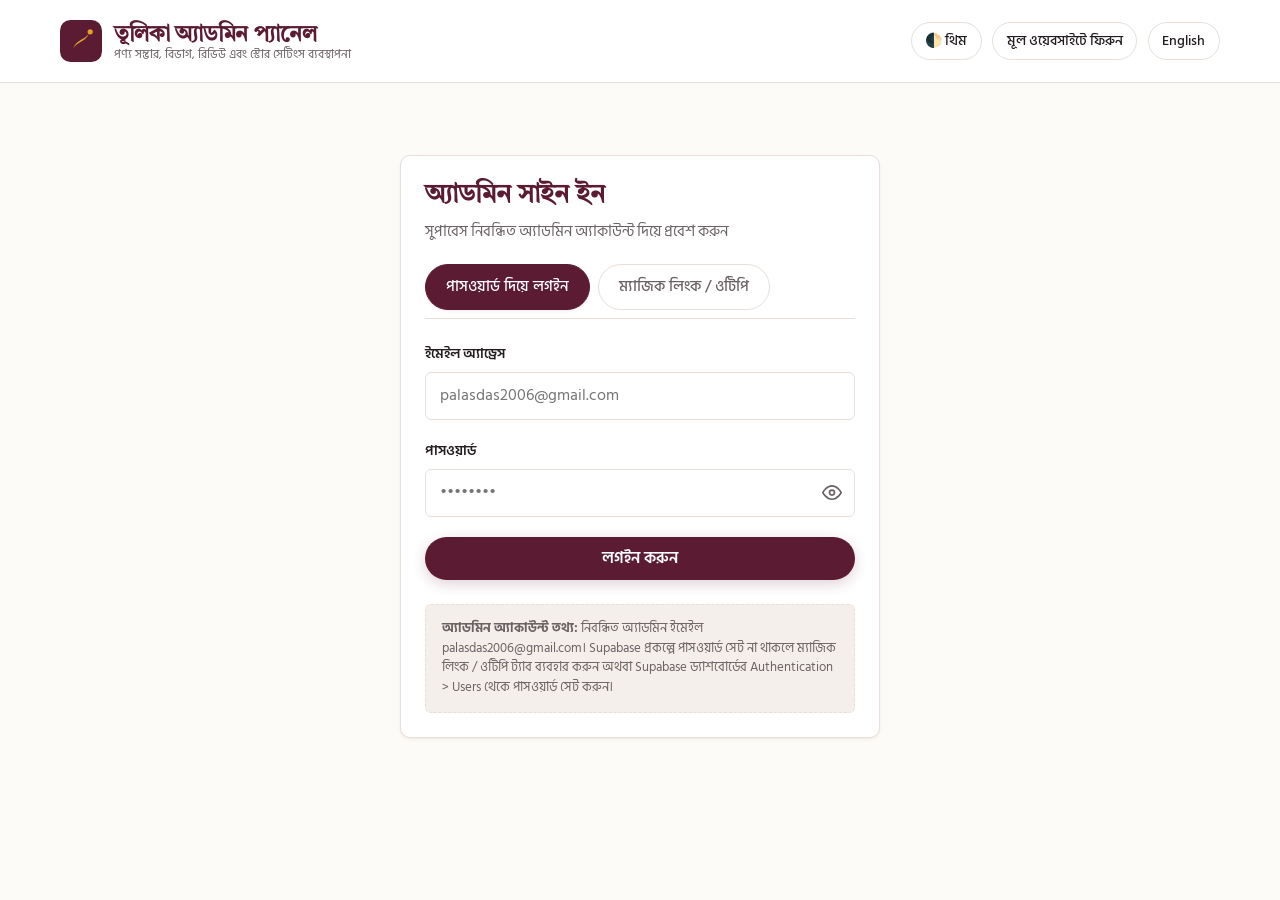
==== commit 4023c534: "Add customer review moderation system" ====
--- a/admin.html
+++ b/admin.html
@@ -18,6 +18,18 @@
 
   <!-- Stylesheet -->
   <link rel="stylesheet" href="css/style.css">
+
+  <!-- Immediate Theme Application to prevent FOIT (Flash of Incorrect Theme) -->
+  <script>
+    (function() {
+      try {
+        const saved = localStorage.getItem('tulika_theme');
+        const prefersDark = window.matchMedia && window.matchMedia('(prefers-color-scheme: dark)').matches;
+        const theme = (saved === 'dark' || saved === 'light') ? saved : (prefersDark ? 'dark' : 'light');
+        document.documentElement.setAttribute('data-theme', theme);
+      } catch (e) {}
+    })();
+  </script>
 </head>
 <body class="admin-body">
   <!-- Admin Header -->
@@ -36,6 +48,11 @@
       </div>
 
       <div class="header-actions">
+        <!-- Theme Toggle -->
+        <button id="admin-theme-toggle" class="pill-btn" aria-label="Toggle theme">
+          <span id="admin-theme-text">🌓 থিম</span>
+        </button>
+
         <!-- Return to Public Site -->
         <a href="index.html" class="pill-btn" data-i18n="returnHome">মূল ওয়েবসাইটে ফিরুন</a>
 
@@ -57,44 +74,115 @@
     <div id="admin-setup-notice-slot"></div>
 
     <!-- 1. LOGIN SCREEN (shown if unauthenticated) -->
-    <section id="admin-login-section" class="admin-card" style="max-width: 460px; margin: 3rem auto;">
+    <section id="admin-login-section" class="admin-card" style="max-width: 480px; margin: 3rem auto;">
       <h2 style="font-size: 1.6rem; margin-bottom: 0.5rem;" data-i18n="loginTitle">অ্যাডমিন সাইন ইন</h2>
-      <p style="color: var(--text-muted); font-size: 0.95rem; margin-bottom: 1.75rem;" data-i18n="loginSubtitle">
+      <p style="color: var(--text-muted); font-size: 0.95rem; margin-bottom: 1.25rem;" data-i18n="loginSubtitle">
         সুপাবেস নিবন্ধিত অ্যাডমিন অ্যাকাউন্ট দিয়ে প্রবেশ করুন
       </p>
 
+      <!-- Login Mode Switcher (Password vs OTP / Magic Link) -->
+      <div style="display: flex; gap: 0.5rem; margin-bottom: 1.5rem; border-bottom: 1px solid var(--border); padding-bottom: 0.5rem;">
+        <button type="button" id="tab-login-password" class="tab-btn" aria-selected="true" data-i18n="loginWithPassword">
+          পাসওয়ার্ড দিয়ে লগইন
+        </button>
+        <button type="button" id="tab-login-otp" class="tab-btn" aria-selected="false" data-i18n="loginWithOtp">
+          ম্যাজিক লিংক / ওটিপি
+        </button>
+      </div>
+
+      <!-- MODE 1: PASSWORD FORM -->
       <form id="admin-login-form">
         <div class="form-group">
           <label for="login-email" data-i18n="emailLabel">ইমেইল অ্যাড্রেস</label>
-          <input type="email" id="login-email" class="form-control" required autocomplete="email" placeholder="owner@tulika.example">
+          <input type="email" id="login-email" class="form-control" required autocomplete="email" placeholder="palasdas2006@gmail.com">
         </div>
 
         <div class="form-group">
           <label for="login-password" data-i18n="passwordLabel">পাসওয়ার্ড</label>
-          <input type="password" id="login-password" class="form-control" required autocomplete="current-password" placeholder="••••••••">
-        </div>
-
-        <div id="login-error-msg" style="color: var(--danger); font-size: 0.875rem; margin-bottom: 1rem; display: none;"></div>
+          <div class="password-input-wrapper">
+            <input type="password" id="login-password" class="form-control" required autocomplete="current-password" placeholder="••••••••">
+            <button type="button" id="toggle-password-btn" class="password-toggle-btn" aria-label="পাসওয়ার্ড দেখুন" aria-pressed="false" title="পাসওয়ার্ড দেখুন" tabindex="0">
+              <svg id="icon-eye-show" class="eye-icon" viewBox="0 0 24 24" width="20" height="20" fill="none" stroke="currentColor" stroke-width="2" stroke-linecap="round" stroke-linejoin="round" aria-hidden="true">
+                <path d="M1 12s4-8 11-8 11 8 11 8-4 8-11 8-11-8-11-8z"></path>
+                <circle cx="12" cy="12" r="3"></circle>
+              </svg>
+              <svg id="icon-eye-hide" class="eye-icon" viewBox="0 0 24 24" width="20" height="20" fill="none" stroke="currentColor" stroke-width="2" stroke-linecap="round" stroke-linejoin="round" aria-hidden="true" style="display: none;">
+                <path d="M17.94 17.94A10.07 10.07 0 0 1 12 20c-7 0-11-8-11-8a18.45 18.45 0 0 1 5.06-5.94M9.9 4.24A9.12 9.12 0 0 1 12 4c7 0 11 8 11 8a18.5 18.5 0 0 1-2.16 3.19m-6.72-1.07a3 3 0 1 1-4.24-4.24"></path>
+                <line x1="1" y1="1" x2="23" y2="23"></line>
+              </svg>
+            </button>
+          </div>
+        </div>
+
+        <div id="login-error-msg" style="color: #D32F2F; background: rgba(211,47,47,0.08); padding: 0.75rem; border-radius: var(--radius-sm); border-left: 3px solid #D32F2F; font-size: 0.875rem; margin-bottom: 1rem; display: none;"></div>
 
         <button type="submit" id="login-submit-btn" class="btn btn-primary" style="width: 100%;" data-i18n="loginBtn">
           লগইন করুন
         </button>
       </form>
+
+      <!-- MODE 2: OTP / MAGIC LINK FORM -->
+      <div id="admin-otp-container" style="display: none;">
+        <form id="admin-send-otp-form">
+          <div class="form-group">
+            <label for="otp-email" data-i18n="emailLabel">ইমেইল অ্যাড্রেস</label>
+            <input type="email" id="otp-email" class="form-control" required autocomplete="email" placeholder="palasdas2006@gmail.com">
+          </div>
+
+          <button type="submit" id="send-otp-btn" class="btn btn-primary" style="width: 100%;" data-i18n="sendOtpBtn">
+            ওটিপি কোড পাঠান
+          </button>
+        </form>
+
+        <!-- Step 2: Enter OTP Code -->
+        <form id="admin-verify-otp-form" style="display: none; margin-top: 1.25rem;">
+          <div class="form-group">
+            <label for="otp-code" data-i18n="otpLabel">৬ সংখ্যার ওটিপি কোড</label>
+            <input type="text" id="otp-code" class="form-control" required placeholder="123456" pattern="[0-9]{6}" inputmode="numeric" autocomplete="one-time-code">
+            <small style="color: var(--text-muted); font-size: 0.8rem; margin-top: 0.25rem; display: block;" data-i18n="otpSentNotice">
+              আপনার ইমেইলে একটি লগইন লিংক ও ৬ সংখ্যার ওটিপি কোড পাঠানো হয়েছে।
+            </small>
+          </div>
+
+          <button type="submit" id="verify-otp-btn" class="btn btn-primary" style="width: 100%;" data-i18n="verifyOtpBtn">
+            ওটিপি যাচাই করে প্রবেশ করুন
+          </button>
+        </form>
+
+        <div id="otp-error-msg" style="color: #D32F2F; background: rgba(211,47,47,0.08); padding: 0.75rem; border-radius: var(--radius-sm); border-left: 3px solid #D32F2F; font-size: 0.875rem; margin-top: 1rem; display: none;"></div>
+        <div id="otp-success-msg" style="color: #1E6B58; background: rgba(30,107,88,0.08); padding: 0.75rem; border-radius: var(--radius-sm); border-left: 3px solid #1E6B58; font-size: 0.875rem; margin-top: 1rem; display: none;"></div>
+      </div>
+
+      <!-- Helpful Admin Hint Box -->
+      <div style="margin-top: 1.5rem; padding: 0.85rem 1rem; border-radius: var(--radius-sm); background-color: var(--bg-subtle); border: 1px dashed var(--border); font-size: 0.825rem; color: var(--text-muted); line-height: 1.5;">
+        <strong data-i18n="adminHintTitle">অ্যাডমিন অ্যাকাউন্ট তথ্য:</strong> <span data-i18n="adminHintBody">নিবন্ধিত অ্যাডমিন ইমেইল palasdas2006@gmail.com। Supabase প্রকল্পে পাসওয়ার্ড সেট না থাকলে ম্যাজিক লিংক / ওটিপি ট্যাব ব্যবহার করুন অথবা Supabase ড্যাশবোর্ডের Authentication &gt; Users থেকে পাসওয়ার্ড সেট করুন।</span>
+      </div>
     </section>
 
     <!-- 2. UNAUTHORIZED MESSAGE (shown if authenticated in Supabase but NOT in admins table) -->
-    <section id="admin-unauthorized-section" class="admin-card" style="max-width: 500px; margin: 3rem auto; text-align: center; display: none;">
+    <section id="admin-unauthorized-section" class="admin-card" style="max-width: 580px; margin: 3rem auto; text-align: center; display: none;">
       <svg viewBox="0 0 24 24" width="48" height="48" fill="none" stroke="#BA1A1A" stroke-width="2" style="margin: 0 auto 1rem;">
         <circle cx="12" cy="12" r="10"></circle>
         <line x1="15" y1="9" x2="9" y2="15"></line>
         <line x1="9" y1="9" x2="15" y2="15"></line>
       </svg>
       <h2 style="font-size: 1.5rem; color: var(--danger); margin-bottom: 0.5rem;" data-i18n="unauthorizedTitle">অননুমোদিত ব্যবহারকারী</h2>
-      <p style="color: var(--text-muted); margin-bottom: 1.5rem;" data-i18n="unauthorizedMsg">
+      <p id="unauthorized-detail-text" style="color: var(--text-muted); margin-bottom: 1.25rem;" data-i18n="unauthorizedMsg">
         আপনার অ্যাকাউন্টটি সিস্টেমের admins টেবিলে নিবন্ধিত নয়। অনুগ্রহ করে অনুমোদিত অ্যাডমিন হিসেবে সাইন ইন করুন।
       </p>
-      <div style="display: flex; gap: 1rem; justify-content: center;">
-        <button id="unauthorized-logout-btn" class="btn btn-secondary" data-i18n="logoutBtn">লগআউট</button>
+
+      <!-- Authorization Helper Box: shows exact User UID and SQL command -->
+      <div id="unauthorized-sql-helper" style="display: none; text-align: left; background: var(--bg-subtle); border: 1px solid var(--border); border-radius: var(--radius-sm); padding: 1rem; margin-bottom: 1.5rem; font-size: 0.85rem;">
+        <div style="font-weight: 600; margin-bottom: 0.35rem; color: var(--text-main);" data-i18n="authHelperTitle">সুপাবেস SQL অনুমোদন কমান্ড:</div>
+        <div style="color: var(--text-muted); margin-bottom: 0.5rem; font-size: 0.8rem;" data-i18n="authHelperDesc">এই অ্যাকাউন্টটিকে অ্যাডমিন হিসেবে অনুমোদন করতে Supabase SQL Editor-এ নিচের কমান্ডটি চালান:</div>
+        <pre id="unauthorized-sql-code" style="background: var(--surface); padding: 0.6rem; border-radius: 4px; overflow-x: auto; font-family: monospace; font-size: 0.8rem; border: 1px solid var(--border); margin: 0 0 0.5rem 0; color: var(--primary);"></pre>
+        <div style="display: flex; justify-content: flex-end;">
+          <button type="button" id="btn-copy-admin-sql" class="btn btn-secondary" style="padding: 0.35rem 0.75rem; font-size: 0.8rem;" data-i18n="copySqlBtn">📋 SQL কপি করুন</button>
+        </div>
+      </div>
+
+      <div style="display: flex; gap: 1rem; justify-content: center; flex-wrap: wrap;">
+        <button id="unauthorized-logout-btn" class="btn btn-secondary" data-i18n="unauthorizedSwitchAccount">ভিন্ন অ্যাকাউন্ট দিয়ে লগইন করুন</button>
         <a href="index.html" class="btn btn-primary" data-i18n="returnHome">মূল ওয়েবসাইটে ফিরুন</a>
       </div>
     </section>
@@ -123,6 +211,10 @@
           <div class="stat-num" id="stat-reviews-count">0</div>
           <div class="stat-label" data-i18n="statReviews">মোট রিভিউ</div>
         </div>
+        <div class="stat-card" style="border-left: 3px solid #D48C17;">
+          <div class="stat-num" id="stat-pending-reviews-count" style="color: #D48C17;">0</div>
+          <div class="stat-label" data-i18n="statPendingReviews">অপেক্ষমাণ রিভিউ</div>
+        </div>
       </div>
 
       <!-- Navigation Tabs -->
@@ -130,6 +222,7 @@
         <button class="admin-nav-tab active" data-tab="products" data-i18n="tabProducts">পণ্য তালিকা</button>
         <button class="admin-nav-tab" data-tab="categories" data-i18n="tabCategories">বিভাগ সমূহ</button>
         <button class="admin-nav-tab" data-tab="settings" data-i18n="tabSettings">স্টোর সেটিংস</button>
+        <button class="admin-nav-tab" data-tab="customization" data-i18n="tabCustomization">ওয়েবসাইট কাস্টমাইজেশন</button>
         <button class="admin-nav-tab" data-tab="reviews" data-i18n="tabReviews">রিভিউ সমূহ</button>
         <button class="admin-nav-tab" data-tab="storage" data-i18n="tabStorage">ইমেজ স্টোরেজ</button>
       </nav>
@@ -143,9 +236,9 @@
 
           <div style="display: flex; gap: 0.75rem; flex-wrap: wrap;">
             <select id="admin-category-filter" class="form-control" style="width: auto;">
-              <option value="all">সকল বিভাগ</option>
+              <option value="all" data-i18n="filterAllCategories">সকল বিভাগ</option>
             </select>
-            <input type="search" id="admin-product-search" class="form-control" placeholder="পণ্য খুঁজুন..." style="width: 220px;">
+            <input type="search" id="admin-product-search" class="form-control" placeholder="পণ্য খুঁজুন..." data-i18n-placeholder="searchAdminPlaceholder" style="width: 220px;">
           </div>
         </div>
 
@@ -153,13 +246,13 @@
           <table class="admin-table">
             <thead>
               <tr>
-                <th style="width: 70px;">ছবি</th>
-                <th>নাম (বাংলা / ইংরেজি)</th>
-                <th>বিভাগ</th>
-                <th>মূল্য</th>
-                <th>স্টক</th>
-                <th>অবস্থা</th>
-                <th style="text-align: right;">অ্যাকশন</th>
+                <th style="width: 70px;" data-i18n="thPhoto">ছবি</th>
+                <th data-i18n="thName">নাম (বাংলা / ইংরেজি)</th>
+                <th data-i18n="thCategory">বিভাগ</th>
+                <th data-i18n="thPrice">মূল্য</th>
+                <th data-i18n="thStock">স্টক</th>
+                <th data-i18n="thStatus">অবস্থা</th>
+                <th style="text-align: right;" data-i18n="thActions">অ্যাকশন</th>
               </tr>
             </thead>
             <tbody id="admin-products-tbody">
@@ -190,11 +283,11 @@
           <table class="admin-table">
             <thead>
               <tr>
-                <th style="width: 80px;">ক্রম</th>
-                <th>নাম (বাংলা)</th>
-                <th>নাম (ইংরেজি)</th>
-                <th>স্লাগ</th>
-                <th style="text-align: right;">অ্যাকশন</th>
+                <th style="width: 80px;" data-i18n="thOrder">ক্রম</th>
+                <th data-i18n="thNameBn">নাম (বাংলা)</th>
+                <th data-i18n="thNameEn">নাম (ইংরেজি)</th>
+                <th data-i18n="thSlug">স্লাগ</th>
+                <th style="text-align: right;" data-i18n="thActions">অ্যাকশন</th>
               </tr>
             </thead>
             <tbody id="admin-categories-tbody">
@@ -250,7 +343,7 @@
             <div class="form-group">
               <label for="setting-whatsapp" data-i18n="whatsappNumber">হোয়াটসঅ্যাপ নম্বর (৮–১৫ সংখ্যার কোড সহ, কোনো চিহ্ন নয়)</label>
               <input type="text" id="setting-whatsapp" class="form-control" required pattern="[0-9]{8,15}" title="8 to 15 digits only">
-              <small style="color: var(--text-muted); font-size: 0.8rem;">উদাহরণ: 919876543210 (দেশের কোড সহ শুধুমাত্র সংখ্যা)</small>
+              <small style="color: var(--text-muted); font-size: 0.8rem;" data-i18n="phoneFormatHint">উদাহরণ: 919876543210 (দেশের কোড সহ শুধুমাত্র সংখ্যা)</small>
             </div>
           </div>
 
@@ -284,10 +377,23 @@
 
       <!-- TAB PANEL: REVIEWS -->
       <section id="panel-reviews" class="admin-card" style="display: none;">
-        <div style="display: flex; justify-content: space-between; align-items: center; margin-bottom: 1.5rem;">
+        <div style="display: flex; justify-content: space-between; align-items: center; margin-bottom: 1.5rem; flex-wrap: wrap; gap: 1rem;">
           <h3 style="font-size: 1.3rem;" data-i18n="tabReviews">রিভিউ সমূহ</h3>
           <button id="add-review-btn" class="btn btn-primary" data-i18n="addReview">
             + নতুন রিভিউ যোগ করুন
+          </button>
+        </div>
+
+        <!-- Moderation Filter Tabs -->
+        <div class="review-filters-bar" style="display: flex; gap: 0.6rem; margin-bottom: 1.25rem; flex-wrap: wrap;">
+          <button type="button" class="pill-btn review-filter-btn active" data-filter="all">
+            <span data-i18n="filterAllReviews">সকল রিভিউ</span> (<span id="count-all-reviews">0</span>)
+          </button>
+          <button type="button" class="pill-btn review-filter-btn" data-filter="pending" style="border-color: #D48C17; color: #D48C17;">
+            <span data-i18n="filterPendingReviews">⏳ অপেক্ষমাণ রিভিউ</span> (<span id="count-pending-reviews">0</span>)
+          </button>
+          <button type="button" class="pill-btn review-filter-btn" data-filter="published" style="border-color: var(--secondary); color: var(--secondary);">
+            <span data-i18n="filterPublishedReviews">✓ প্রকাশিত রিভিউ</span> (<span id="count-published-reviews">0</span>)
           </button>
         </div>
 
@@ -295,11 +401,12 @@
           <table class="admin-table">
             <thead>
               <tr>
-                <th>লেখক ও শহর</th>
-                <th>রেটিং</th>
-                <th>মন্তব্য (বাংলা)</th>
-                <th>দৃশ্যমানতা</th>
-                <th style="text-align: right;">অ্যাকশন</th>
+                <th data-i18n="thDate">তারিখ</th>
+                <th data-i18n="thAuthor">লেখক ও শহর</th>
+                <th data-i18n="thRating">রেটিং</th>
+                <th data-i18n="thComment">মন্তব্য</th>
+                <th data-i18n="thStatus">স্ট্যাটাস</th>
+                <th style="text-align: right;" data-i18n="thActions">অ্যাকশন</th>
               </tr>
             </thead>
             <tbody id="admin-reviews-tbody">
@@ -321,6 +428,566 @@
         </button>
 
         <div id="orphan-results-box" style="margin-top: 1.5rem; display: none;"></div>
+      </section>
+
+      <!-- TAB PANEL: WEBSITE CUSTOMIZATION -->
+      <section id="panel-customization" class="admin-card" style="display: none;">
+        <!-- Header -->
+        <div style="display: flex; justify-content: space-between; align-items: center; margin-bottom: 1.5rem; flex-wrap: wrap; gap: 0.75rem;">
+          <div>
+            <h3 style="font-size: 1.4rem; font-family: var(--font-serif);" data-i18n="tabCustomization">ওয়েবসাইট কাস্টমাইজেশন</h3>
+            <p style="color: var(--text-muted); font-size: 0.9rem;" data-i18n="customizationDesc">কোড পরিবর্তন না করেই ওয়েবসাইটের লোগো, হেডার মেনু, ব্যানার, সেকশন ও রং পরিবর্তন করুন।</p>
+          </div>
+          <div id="custom-dirty-indicator" class="custom-unsaved-badge" style="display: none;">
+            <span>●</span>
+            <span data-i18n="unsavedBadge">অসংরক্ষিত পরিবর্তন রয়েছে</span>
+          </div>
+        </div>
+
+        <!-- Sub Navigation Tabs -->
+        <div class="custom-sub-tabs" role="tablist">
+          <button type="button" class="custom-sub-tab active" data-subtab="logo" id="subtab-btn-logo">
+            <span>🎨</span>
+            <span data-i18n="subtabLogo">লোগো ও ব্র্যান্ড</span>
+          </button>
+          <button type="button" class="custom-sub-tab" data-subtab="nav" id="subtab-btn-nav">
+            <span>🧭</span>
+            <span data-i18n="subtabNav">হেডার ও মেনু</span>
+          </button>
+          <button type="button" class="custom-sub-tab" data-subtab="hero" id="subtab-btn-hero">
+            <span>✨</span>
+            <span data-i18n="subtabHero">হিরো ব্যানার</span>
+          </button>
+          <button type="button" class="custom-sub-tab" data-subtab="sections" id="subtab-btn-sections">
+            <span>📑</span>
+            <span data-i18n="subtabSections">সেকশন ও টেক্সট</span>
+          </button>
+          <button type="button" class="custom-sub-tab" data-subtab="design" id="subtab-btn-design">
+            <span>🎭</span>
+            <span data-i18n="subtabDesign">ডিজাইন ও কালার</span>
+          </button>
+        </div>
+
+        <!-- SUB PANEL 1: LOGO & BRAND -->
+        <div id="subpanel-logo" class="custom-sub-panel active">
+          <div class="custom-card">
+            <h4 style="margin-bottom: 1rem; font-size: 1.1rem;" data-i18n="logoUploadHeading">লোগো ছবি আপলোড ও প্রিভিউ</h4>
+            
+            <div style="display: grid; grid-template-columns: repeat(auto-fit, minmax(280px, 1fr)); gap: 1.5rem; align-items: start;">
+              <div>
+                <div class="form-group">
+                  <label for="custom-logo-file" data-i18n="btnUploadLogo">নতুন লোগো আপলোড করুন</label>
+                  <input type="file" id="custom-logo-file" class="form-control" accept="image/png,image/jpeg,image/webp,image/svg+xml">
+                  <small style="color: var(--text-muted); font-size: 0.8rem;">PNG, JPG, SVG বা WebP (সর্বোচ্চ 2MB)</small>
+                </div>
+                
+                <div class="form-group">
+                  <button type="button" id="btn-remove-logo" class="btn btn-secondary" style="font-size: 0.85rem;" data-i18n="btnRemoveLogo">
+                    🗑️ কাস্টম লোগো মুছুন
+                  </button>
+                </div>
+
+                <div class="form-row form-row-2">
+                  <div class="form-group">
+                    <label for="custom-logo-width">
+                      <span data-i18n="logoWidth">লোগো প্রস্থ (Width in px)</span>: 
+                      <span id="badge-logo-width" class="range-badge">130px</span>
+                    </label>
+                    <input type="range" id="custom-logo-width" min="60" max="300" step="5" value="130" class="form-range">
+                  </div>
+                  <div class="form-group">
+                    <label for="custom-logo-height">
+                      <span data-i18n="logoHeight">লোগো উচ্চতা (Height in px)</span>: 
+                      <span id="badge-logo-height" class="range-badge">42px</span>
+                    </label>
+                    <input type="range" id="custom-logo-height" min="24" max="120" step="2" value="42" class="form-range">
+                  </div>
+                </div>
+
+                <div class="form-group">
+                  <label for="custom-logo-align" data-i18n="logoAlign">লোগো অ্যালাইনমেন্ট</label>
+                  <select id="custom-logo-align" class="form-control">
+                    <option value="left" data-i18n="logoAlignLeft">বামে (Left)</option>
+                    <option value="center" data-i18n="logoAlignCenter">মাঝখানে (Center)</option>
+                    <option value="right" data-i18n="logoAlignRight">ডানে (Right)</option>
+                  </select>
+                </div>
+
+                <div class="form-group">
+                  <label for="custom-logo-alt" data-i18n="logoAltText">লোগো Alt টেক্সট</label>
+                  <input type="text" id="custom-logo-alt" class="form-control" placeholder="তূলিকা বুটিক লোগো">
+                </div>
+              </div>
+
+              <div>
+                <label style="font-weight: 600; margin-bottom: 0.5rem; display: block;" data-i18n="logoPreviewText">লোগো প্রিভিউ:</label>
+                <div class="custom-img-preview-box" id="logo-preview-box" style="min-height: 140px; display: flex; align-items: center; justify-content: center; background: var(--bg-subtle); border: 2px dashed var(--border); border-radius: var(--radius-sm); padding: 1.5rem; text-align: center;">
+                  <img id="logo-preview-img" src="" alt="Logo Preview" style="display: none; max-width: 100%; max-height: 80px; object-fit: contain;">
+                  <div id="logo-preview-placeholder" style="color: var(--text-muted); font-size: 0.9rem;">
+                    ডিফল্ট এসভিজি লোগো সক্রিয় রয়েছে
+                  </div>
+                </div>
+              </div>
+            </div>
+
+            <hr style="border: 0; border-top: 1px solid var(--border); margin: 1.5rem 0;">
+
+            <div class="form-row form-row-2">
+              <div class="form-group">
+                <label for="custom-brand-name-bn" data-i18n="brandNameBn">ব্র্যান্ডের নাম (বাংলা)</label>
+                <input type="text" id="custom-brand-name-bn" class="form-control" placeholder="তূলিকা">
+              </div>
+              <div class="form-group">
+                <label for="custom-brand-name-en" data-i18n="brandNameEn">ব্র্যান্ডের নাম (ইংরেজি)</label>
+                <input type="text" id="custom-brand-name-en" class="form-control" placeholder="Tulika Boutique">
+              </div>
+            </div>
+          </div>
+        </div>
+
+        <!-- SUB PANEL 2: HEADER & NAVIGATION -->
+        <div id="subpanel-nav" class="custom-sub-panel">
+          <div class="custom-card">
+            <h4 style="margin-bottom: 1rem; font-size: 1.1rem;" data-i18n="headerSettings">হেডার বার সেটিংস</h4>
+            
+            <div class="form-row form-row-2">
+              <div class="form-group">
+                <label for="custom-header-bg" data-i18n="headerBgColor">হেডার ব্যাকগ্রাউন্ড কালার</label>
+                <div class="custom-color-field">
+                  <input type="color" id="custom-header-bg-picker" value="#ffffff">
+                  <input type="text" id="custom-header-bg" class="form-control" placeholder="স্বচ্ছ / খালি (ডিফল্ট)">
+                </div>
+              </div>
+              <div class="form-group">
+                <label for="custom-header-text" data-i18n="headerTextColor">হেডার টেক্সট কালার</label>
+                <div class="custom-color-field">
+                  <input type="color" id="custom-header-text-picker" value="#2D2327">
+                  <input type="text" id="custom-header-text" class="form-control" placeholder="#2D2327">
+                </div>
+              </div>
+            </div>
+
+            <div class="form-row form-row-3">
+              <div class="form-group">
+                <label for="custom-header-height">
+                  <span data-i18n="headerHeight">হেডার উচ্চতা (px)</span>: 
+                  <span id="badge-header-height" class="range-badge">72px</span>
+                </label>
+                <input type="range" id="custom-header-height" min="50" max="110" step="2" value="72" class="form-range">
+              </div>
+              <div class="form-group">
+                <label for="custom-logo-spacing">
+                  <span data-i18n="logoSpacing">লোগো মার্জিন স্পেসিং (px)</span>: 
+                  <span id="badge-logo-spacing" class="range-badge">16px</span>
+                </label>
+                <input type="range" id="custom-logo-spacing" min="0" max="48" step="2" value="16" class="form-range">
+              </div>
+              <div class="form-group">
+                <label for="custom-nav-spacing">
+                  <span data-i18n="navSpacing">মেনু আইটেম স্পেসিং (px)</span>: 
+                  <span id="badge-nav-spacing" class="range-badge">24px</span>
+                </label>
+                <input type="range" id="custom-nav-spacing" min="12" max="48" step="2" value="24" class="form-range">
+              </div>
+            </div>
+
+            <div class="form-row form-row-2">
+              <div class="form-group">
+                <label for="custom-nav-font-size">
+                  <span data-i18n="navFontSize">মেনু ফন্ট সাইজ (px)</span>: 
+                  <span id="badge-nav-font-size" class="range-badge">15px</span>
+                </label>
+                <input type="range" id="custom-nav-font-size" min="12" max="20" step="1" value="15" class="form-range">
+              </div>
+              <div class="form-group" style="display: flex; align-items: center; padding-top: 1.5rem;">
+                <label class="form-check" style="margin-bottom: 0;">
+                  <input type="checkbox" id="custom-mobile-nav-visible" checked>
+                  <span data-i18n="mobileNavToggle">মোবাইলে মেনু প্রদর্শন চালু রাখুন</span>
+                </label>
+              </div>
+            </div>
+          </div>
+
+          <div class="custom-card">
+            <h4 style="margin-bottom: 0.5rem; font-size: 1.1rem;" data-i18n="subtabNav">ন্যাভিগেশন আইটেম তালিকা ও ক্রম</h4>
+            <p style="color: var(--text-muted); font-size: 0.85rem; margin-bottom: 1rem;">
+              মেনু আইটেমের নাম, লিংক এবং দৃশ্যমানতা পরিবর্তন করুন। উপরে বা নিচে বাটন চেপে প্রদর্শন ক্রম সাজান।
+            </p>
+
+            <div class="admin-table-wrap">
+              <table class="nav-table-editor">
+                <thead>
+                  <tr>
+                    <th style="width: 70px;" data-i18n="navItemOrder">ক্রম</th>
+                    <th data-i18n="labelBn">নাম (বাংলা)</th>
+                    <th data-i18n="labelEn">নাম (ইংরেজি)</th>
+                    <th data-i18n="navItemTarget">লিংক / সেকশন আইডি</th>
+                    <th style="width: 90px; text-align: center;" data-i18n="navItemVisible">প্রদর্শিত?</th>
+                    <th style="width: 100px; text-align: right;" data-i18n="thActions">সাজান</th>
+                  </tr>
+                </thead>
+                <tbody id="custom-nav-items-tbody">
+                  <!-- Dynamically populated -->
+                </tbody>
+              </table>
+            </div>
+          </div>
+        </div>
+
+        <!-- SUB PANEL 3: HERO SECTION -->
+        <div id="subpanel-hero" class="custom-sub-panel">
+          <div class="custom-card">
+            <h4 style="margin-bottom: 1rem; font-size: 1.1rem;" data-i18n="heroHeadingSettings">হিরো ব্যানারের বিষয়বস্তু ও ব্যানার ইমেজ</h4>
+
+            <div class="form-row form-row-2">
+              <div class="form-group">
+                <label for="custom-hero-headline-bn" data-i18n="heroHeadlineBn">প্রধান শিরোনাম (বাংলা)</label>
+                <textarea id="custom-hero-headline-bn" class="form-control" rows="2"></textarea>
+              </div>
+              <div class="form-group">
+                <label for="custom-hero-headline-en" data-i18n="heroHeadlineEn">প্রধান শিরোনাম (ইংরেজি)</label>
+                <textarea id="custom-hero-headline-en" class="form-control" rows="2"></textarea>
+              </div>
+            </div>
+
+            <div class="form-row form-row-2">
+              <div class="form-group">
+                <label for="custom-hero-subhead-bn" data-i18n="heroSubheadBn">উপশিরোনাম (বাংলা)</label>
+                <textarea id="custom-hero-subhead-bn" class="form-control" rows="3"></textarea>
+              </div>
+              <div class="form-group">
+                <label for="custom-hero-subhead-en" data-i18n="heroSubheadEn">উপশিরোনাম (ইংরেজি)</label>
+                <textarea id="custom-hero-subhead-en" class="form-control" rows="3"></textarea>
+              </div>
+            </div>
+
+            <div class="form-row form-row-3">
+              <div class="form-group">
+                <label for="custom-hero-btn-bn" data-i18n="heroBtnLabelBn">বাটন টেক্সট (বাংলা)</label>
+                <input type="text" id="custom-hero-btn-bn" class="form-control">
+              </div>
+              <div class="form-group">
+                <label for="custom-hero-btn-en" data-i18n="heroBtnLabelEn">বাটন টেক্সট (ইংরেজি)</label>
+                <input type="text" id="custom-hero-btn-en" class="form-control">
+              </div>
+              <div class="form-group">
+                <label for="custom-hero-btn-target" data-i18n="heroBtnTarget">বাটন গন্তব্য লিংক / সেকশন</label>
+                <input type="text" id="custom-hero-btn-target" class="form-control" placeholder="#products">
+              </div>
+            </div>
+
+            <hr style="border: 0; border-top: 1px solid var(--border); margin: 1.5rem 0;">
+
+            <div style="display: grid; grid-template-columns: repeat(auto-fit, minmax(280px, 1fr)); gap: 1.5rem; align-items: start;">
+              <div>
+                <div class="form-group">
+                  <label for="custom-hero-bg-file" data-i18n="heroBgUpload">হিরো ব্যাকগ্রাউন্ড ইমেজ</label>
+                  <input type="file" id="custom-hero-bg-file" class="form-control" accept="image/png,image/jpeg,image/webp">
+                  <small style="color: var(--text-muted); font-size: 0.8rem;">JPG বা WebP হাই-রেজোলিউশন ছবি (সর্বোচ্চ 3MB)</small>
+                </div>
+
+                <div class="form-group">
+                  <button type="button" id="btn-remove-hero-bg" class="btn btn-secondary" style="font-size: 0.85rem;">
+                    🗑️ ব্যাকগ্রাউন্ড ছবি সরান
+                  </button>
+                </div>
+
+                <div class="form-row form-row-2">
+                  <div class="form-group">
+                    <label for="custom-hero-position" data-i18n="heroBgPosition">ইমেজ পজিশন</label>
+                    <select id="custom-hero-position" class="form-control">
+                      <option value="center center">সেন্টার (Center)</option>
+                      <option value="top center">টপ সেন্টার (Top Center)</option>
+                      <option value="bottom center">বটম সেন্টার (Bottom Center)</option>
+                      <option value="left center">বাম পাশ (Left Center)</option>
+                      <option value="right center">ডান পাশ (Right Center)</option>
+                    </select>
+                  </div>
+                  <div class="form-group">
+                    <label for="custom-hero-align" data-i18n="heroTextAlign">টেক্সট অ্যালাইনমেন্ট</label>
+                    <select id="custom-hero-align" class="form-control">
+                      <option value="center">সেন্টার (Center)</option>
+                      <option value="left">বাম পাশ (Left)</option>
+                      <option value="right">ডান পাশ (Right)</option>
+                    </select>
+                  </div>
+                </div>
+
+                <div class="form-row form-row-3">
+                  <div class="form-group">
+                    <label for="custom-hero-height" data-i18n="heroHeight">সেকশন উচ্চতা</label>
+                    <input type="text" id="custom-hero-height" class="form-control" placeholder="80vh বা 600px">
+                  </div>
+                  <div class="form-group">
+                    <label for="custom-hero-bg-color" data-i18n="heroBgColor">ব্যাকগ্রাউন্ড কালার</label>
+                    <div class="custom-color-field">
+                      <input type="color" id="custom-hero-bg-picker" value="#FDFBF7">
+                      <input type="text" id="custom-hero-bg-color" class="form-control" placeholder="#FDFBF7">
+                    </div>
+                  </div>
+                  <div class="form-group">
+                    <label for="custom-hero-text-color" data-i18n="heroTextColor">টেক্সট কালার</label>
+                    <div class="custom-color-field">
+                      <input type="color" id="custom-hero-text-picker" value="#2D2327">
+                      <input type="text" id="custom-hero-text-color" class="form-control" placeholder="#2D2327">
+                    </div>
+                  </div>
+                </div>
+              </div>
+
+              <div>
+                <label style="font-weight: 600; margin-bottom: 0.5rem; display: block;">হিরো ব্যাকগ্রাউন্ড প্রিভিউ:</label>
+                <div class="custom-img-preview-box" id="hero-preview-box" style="height: 180px; display: flex; align-items: center; justify-content: center; background: var(--bg-subtle); border: 2px dashed var(--border); border-radius: var(--radius-sm); overflow: hidden; background-size: cover; background-position: center;">
+                  <span id="hero-preview-text" style="color: var(--text-muted); font-size: 0.85rem; background: rgba(255,255,255,0.7); padding: 0.3rem 0.6rem; border-radius: 4px;">কোনো কাস্টম ব্যাকগ্রাউন্ড ইমেজ নেই</span>
+                </div>
+              </div>
+            </div>
+          </div>
+        </div>
+
+        <!-- SUB PANEL 4: SECTIONS & CONTENT -->
+        <div id="subpanel-sections" class="custom-sub-panel">
+          <!-- 1. Collection Section -->
+          <div class="custom-card">
+            <div style="display: flex; justify-content: space-between; align-items: center; margin-bottom: 1rem;">
+              <h4 style="font-size: 1.1rem;" data-i18n="tabProducts">প্রোডাক্ট কালেকশন সেকশন</h4>
+              <label class="form-check" style="margin-bottom: 0;">
+                <input type="checkbox" id="custom-sec-coll-visible" checked>
+                <span data-i18n="showCollectionSection">কালেকশন প্রদর্শন করুন</span>
+              </label>
+            </div>
+            <div class="form-row form-row-2">
+              <div class="form-group">
+                <label for="custom-sec-coll-title-bn" data-i18n="collectionTitleBn">কালেকশন টাইটেল (বাংলা)</label>
+                <input type="text" id="custom-sec-coll-title-bn" class="form-control">
+              </div>
+              <div class="form-group">
+                <label for="custom-sec-coll-title-en" data-i18n="collectionTitleEn">কালেকশন টাইটেল (ইংরেজি)</label>
+                <input type="text" id="custom-sec-coll-title-en" class="form-control">
+              </div>
+            </div>
+            <div class="form-row form-row-2">
+              <div class="form-group">
+                <label for="custom-sec-coll-sub-bn" data-i18n="collectionSubBn">কালেকশন সাবটাইটেল (বাংলা)</label>
+                <input type="text" id="custom-sec-coll-sub-bn" class="form-control">
+              </div>
+              <div class="form-group">
+                <label for="custom-sec-coll-sub-en" data-i18n="collectionSubEn">কালেকশন সাবটাইটেল (ইংরেজি)</label>
+                <input type="text" id="custom-sec-coll-sub-en" class="form-control">
+              </div>
+            </div>
+          </div>
+
+          <!-- 2. About Us Section -->
+          <div class="custom-card">
+            <div style="display: flex; justify-content: space-between; align-items: center; margin-bottom: 1rem;">
+              <h4 style="font-size: 1.1rem;" data-i18n="about">আমাদের কথা (About Us) সেকশন</h4>
+              <label class="form-check" style="margin-bottom: 0;">
+                <input type="checkbox" id="custom-sec-about-visible" checked>
+                <span data-i18n="showAboutSection">অ্যাবাউট প্রদর্শন করুন</span>
+              </label>
+            </div>
+            <div class="form-row form-row-2">
+              <div class="form-group">
+                <label for="custom-sec-about-title-bn" data-i18n="aboutTitleBn">অ্যাবাউট টাইটেল (বাংলা)</label>
+                <input type="text" id="custom-sec-about-title-bn" class="form-control">
+              </div>
+              <div class="form-group">
+                <label for="custom-sec-about-title-en" data-i18n="aboutTitleEn">অ্যাবাউট টাইটেল (ইংরেজি)</label>
+                <input type="text" id="custom-sec-about-title-en" class="form-control">
+              </div>
+            </div>
+            <div class="form-row form-row-2">
+              <div class="form-group">
+                <label for="custom-sec-about-desc-bn">বর্ণনা (বাংলা)</label>
+                <textarea id="custom-sec-about-desc-bn" class="form-control" rows="3"></textarea>
+              </div>
+              <div class="form-group">
+                <label for="custom-sec-about-desc-en">বর্ণনা (ইংরেজি)</label>
+                <textarea id="custom-sec-about-desc-en" class="form-control" rows="3"></textarea>
+              </div>
+            </div>
+          </div>
+
+          <!-- 3. Reviews Section -->
+          <div class="custom-card">
+            <div style="display: flex; justify-content: space-between; align-items: center; margin-bottom: 1rem;">
+              <h4 style="font-size: 1.1rem;" data-i18n="tabReviews">গ্রাহক রিভিউ সেকশন</h4>
+              <label class="form-check" style="margin-bottom: 0;">
+                <input type="checkbox" id="custom-sec-reviews-visible" checked>
+                <span data-i18n="showReviewsSection">রিভিউ প্রদর্শন করুন</span>
+              </label>
+            </div>
+            <div class="form-row form-row-2">
+              <div class="form-group">
+                <label for="custom-sec-reviews-title-bn" data-i18n="reviewsTitleBn">রিভিউ টাইটেল (বাংলা)</label>
+                <input type="text" id="custom-sec-reviews-title-bn" class="form-control">
+              </div>
+              <div class="form-group">
+                <label for="custom-sec-reviews-title-en" data-i18n="reviewsTitleEn">রিভিউ টাইটেল (ইংরেজি)</label>
+                <input type="text" id="custom-sec-reviews-title-en" class="form-control">
+              </div>
+            </div>
+          </div>
+
+          <!-- 4. Contact Section -->
+          <div class="custom-card">
+            <div style="display: flex; justify-content: space-between; align-items: center; margin-bottom: 1rem;">
+              <h4 style="font-size: 1.1rem;" data-i18n="contactTitle">যোগাযোগ ও শপ তথ্য সেকশন</h4>
+              <label class="form-check" style="margin-bottom: 0;">
+                <input type="checkbox" id="custom-sec-contact-visible" checked>
+                <span data-i18n="showContactSection">যোগাযোগ প্রদর্শন করুন</span>
+              </label>
+            </div>
+            <div class="form-row form-row-2">
+              <div class="form-group">
+                <label for="custom-sec-contact-title-bn" data-i18n="contactTitleBn">কন্ট্যাক্ট টাইটেল (বাংলা)</label>
+                <input type="text" id="custom-sec-contact-title-bn" class="form-control">
+              </div>
+              <div class="form-group">
+                <label for="custom-sec-contact-title-en" data-i18n="contactTitleEn">কন্ট্যাক্ট টাইটেল (ইংরেজি)</label>
+                <input type="text" id="custom-sec-contact-title-en" class="form-control">
+              </div>
+            </div>
+            <div class="form-row form-row-2">
+              <div class="form-group">
+                <label for="custom-sec-contact-email" data-i18n="contactEmail">যোগাযোগ ইমেইল (Email Address)</label>
+                <input type="email" id="custom-sec-contact-email" class="form-control" placeholder="contact@tulika.example">
+              </div>
+              <div class="form-group">
+                <label for="custom-sec-contact-phone">ফোন নম্বর (Phone)</label>
+                <input type="text" id="custom-sec-contact-phone" class="form-control" placeholder="+91 98765 43210">
+              </div>
+            </div>
+          </div>
+
+          <!-- 5. Footer & Social Links -->
+          <div class="custom-card">
+            <h4 style="margin-bottom: 1rem; font-size: 1.1rem;" data-i18n="footerSettings">ফুটার ও সোশ্যাল মিডিয়া লিংক</h4>
+            <div class="form-row form-row-2">
+              <div class="form-group">
+                <label for="custom-sec-footer-cr-bn" data-i18n="footerCopyrightBn">কপিরাইট টেক্সট (বাংলা)</label>
+                <input type="text" id="custom-sec-footer-cr-bn" class="form-control" placeholder="© {year} তূলিকা। সর্বস্বত্ব সংরক্ষিত।">
+              </div>
+              <div class="form-group">
+                <label for="custom-sec-footer-cr-en" data-i18n="footerCopyrightEn">কপিরাইট টেক্সট (ইংরেজি)</label>
+                <input type="text" id="custom-sec-footer-cr-en" class="form-control" placeholder="© {year} Tulika Boutique. All rights reserved.">
+              </div>
+            </div>
+            <div class="form-row form-row-2">
+              <div class="form-group">
+                <label for="custom-sec-footer-fb" data-i18n="socialFacebook">ফেসবুক পেজ লিঙ্ক (Facebook URL)</label>
+                <input type="url" id="custom-sec-footer-fb" class="form-control" placeholder="https://facebook.com/tulikaboutique">
+              </div>
+              <div class="form-group">
+                <label for="custom-sec-footer-insta" data-i18n="socialInstagram">ইনস্টাগ্রাম লিঙ্ক (Instagram URL)</label>
+                <input type="url" id="custom-sec-footer-insta" class="form-control" placeholder="https://instagram.com/tulikaboutique">
+              </div>
+            </div>
+          </div>
+        </div>
+
+        <!-- SUB PANEL 5: DESIGN & THEME -->
+        <div id="subpanel-design" class="custom-sub-panel">
+          <div class="custom-card">
+            <h4 style="margin-bottom: 1rem; font-size: 1.1rem;" data-i18n="designSettings">রঙ ও বৈশ্বিক ভিজ্যুয়াল ডিজাইন</h4>
+            <p style="color: var(--text-muted); font-size: 0.85rem; margin-bottom: 1.25rem;">
+              এখানে নির্বাচিত ব্র্যান্ড কালার লাইট মোডে স্বয়ংক্রিয়ভাবে কার্যকর হয়। ডার্ক মোডে হাই-কনট্রাস্ট লাক্সারি থিম সংরক্ষিত থাকে।
+            </p>
+
+            <div class="form-row form-row-3">
+              <div class="form-group">
+                <label for="custom-color-primary" data-i18n="primaryColor">প্রাথমিক ব্র্যান্ড কালার</label>
+                <div class="custom-color-field">
+                  <input type="color" id="custom-color-primary-picker" value="#5A1B33">
+                  <input type="text" id="custom-color-primary" class="form-control" value="#5A1B33">
+                </div>
+              </div>
+              <div class="form-group">
+                <label for="custom-color-secondary" data-i18n="secondaryColor">দ্বিতীয় পরিপূরক কালার</label>
+                <div class="custom-color-field">
+                  <input type="color" id="custom-color-secondary-picker" value="#D48C17">
+                  <input type="text" id="custom-color-secondary" class="form-control" value="#D48C17">
+                </div>
+              </div>
+              <div class="form-group">
+                <label for="custom-color-accent" data-i18n="accentColor">অ্যাকসেন্ট কালার</label>
+                <div class="custom-color-field">
+                  <input type="color" id="custom-color-accent-picker" value="#1E6B58">
+                  <input type="text" id="custom-color-accent" class="form-control" value="#1E6B58">
+                </div>
+              </div>
+            </div>
+
+            <div class="form-row form-row-2">
+              <div class="form-group">
+                <label for="custom-color-bg" data-i18n="pageBgColor">পেজ ব্যাকগ্রাউন্ড কালার</label>
+                <div class="custom-color-field">
+                  <input type="color" id="custom-color-bg-picker" value="#FDFBF7">
+                  <input type="text" id="custom-color-bg" class="form-control" value="#FDFBF7">
+                </div>
+              </div>
+              <div class="form-group">
+                <label for="custom-color-text" data-i18n="textColor">প্রধান টেক্সট কালার</label>
+                <div class="custom-color-field">
+                  <input type="color" id="custom-color-text-picker" value="#2D2327">
+                  <input type="text" id="custom-color-text" class="form-control" value="#2D2327">
+                </div>
+              </div>
+            </div>
+
+            <hr style="border: 0; border-top: 1px solid var(--border); margin: 1.5rem 0;">
+
+            <div class="form-row form-row-2">
+              <div class="form-group">
+                <label for="custom-btn-radius">
+                  <span data-i18n="btnBorderRadius">বাটন বর্ডার রেডিয়াস (px)</span>: 
+                  <span id="badge-btn-radius" class="range-badge">8px</span>
+                </label>
+                <input type="range" id="custom-btn-radius" min="0" max="32" step="2" value="8" class="form-range">
+              </div>
+              <div class="form-group">
+                <label for="custom-card-radius">
+                  <span data-i18n="cardBorderRadius">কার্ড বর্ডার রেডিয়াস (px)</span>: 
+                  <span id="badge-card-radius" class="range-badge">12px</span>
+                </label>
+                <input type="range" id="custom-card-radius" min="0" max="36" step="2" value="12" class="form-range">
+              </div>
+            </div>
+
+            <div class="form-row form-row-2">
+              <div class="form-group">
+                <label for="custom-container-width">
+                  <span data-i18n="contentMaxWidth">সর্বোচ্চ পেজ প্রস্থ (px)</span>: 
+                  <span id="badge-container-width" class="range-badge">1200px</span>
+                </label>
+                <input type="range" id="custom-container-width" min="960" max="1600" step="20" value="1200" class="form-range">
+              </div>
+              <div class="form-group">
+                <label for="custom-section-spacing">
+                  <span data-i18n="sectionSpacing">সেকশনগুলোর মাঝে ফাঁকা দূরত্ব (px)</span>: 
+                  <span id="badge-section-spacing" class="range-badge">80px</span>
+                </label>
+                <input type="range" id="custom-section-spacing" min="40" max="140" step="4" value="80" class="form-range">
+              </div>
+            </div>
+          </div>
+        </div>
+
+        <!-- STICKY ACTION BAR -->
+        <div class="custom-action-bar">
+          <div style="display: flex; gap: 0.75rem; flex-wrap: wrap;">
+            <button type="button" id="btn-reset-customization-defaults" class="btn btn-secondary" style="font-size: 0.85rem;" data-i18n="btnResetCustomization">
+              🔄 ডিফল্ট সেটিংসে ফিরিয়ে নিন
+            </button>
+            <button type="button" id="btn-cancel-customization" class="btn btn-secondary" style="font-size: 0.85rem;" data-i18n="btnCancelChanges">
+              ✕ পরিবর্তন বাতিল করুন
+            </button>
+          </div>
+          <button type="button" id="btn-save-customization" class="btn btn-primary" data-i18n="btnSaveCustomization">
+            💾 কাস্টমাইজেশন সংরক্ষণ করুন
+          </button>
+        </div>
       </section>
     </div>
   </div>
@@ -363,10 +1030,58 @@
 
           <div class="form-row form-row-2">
             <div class="form-group">
+              <label for="modal-product-fabric" data-i18n="labelFabric">উপাদান / ফেব্রিক (Fabric/Material)</label>
+              <input type="text" id="modal-product-fabric" class="form-control" placeholder="যেমন: Pure Bishnupuri Silk, Jamdani">
+            </div>
+            <div class="form-group">
+              <label for="modal-product-sku" data-i18n="labelSku">SKU কোড (SKU Identifier)</label>
+              <div style="display: flex; gap: 0.5rem;">
+                <input type="text" id="modal-product-sku" class="form-control" placeholder="TLK-A1B2C3">
+                <button type="button" id="btn-generate-sku" class="btn btn-secondary" style="white-space: nowrap; font-size: 0.8rem; padding: 0.4rem 0.75rem;" title="অটোমেটিক SKU তৈরি করুন" data-i18n="btnAutoSku">অটো SKU</button>
+              </div>
+            </div>
+          </div>
+
+          <div class="form-group">
+            <label data-i18n="labelSizes">উপলব্ধ মাপ / সাইজ (Available Sizes)</label>
+            <div id="modal-product-sizes-wrapper" style="display: flex; flex-wrap: wrap; gap: 0.75rem; padding: 0.5rem 0.25rem;">
+              <label class="form-check" style="margin-bottom: 0;">
+                <input type="checkbox" name="product-size" value="Free Size" checked>
+                <span>Free Size</span>
+              </label>
+              <label class="form-check" style="margin-bottom: 0;">
+                <input type="checkbox" name="product-size" value="XS">
+                <span>XS</span>
+              </label>
+              <label class="form-check" style="margin-bottom: 0;">
+                <input type="checkbox" name="product-size" value="S">
+                <span>S</span>
+              </label>
+              <label class="form-check" style="margin-bottom: 0;">
+                <input type="checkbox" name="product-size" value="M">
+                <span>M</span>
+              </label>
+              <label class="form-check" style="margin-bottom: 0;">
+                <input type="checkbox" name="product-size" value="L">
+                <span>L</span>
+              </label>
+              <label class="form-check" style="margin-bottom: 0;">
+                <input type="checkbox" name="product-size" value="XL">
+                <span>XL</span>
+              </label>
+              <label class="form-check" style="margin-bottom: 0;">
+                <input type="checkbox" name="product-size" value="XXL">
+                <span>XXL</span>
+              </label>
+            </div>
+          </div>
+
+          <div class="form-row form-row-2">
+            <div class="form-group">
               <label for="modal-product-stock" data-i18n="stockStatus">স্টক অবস্থা</label>
               <select id="modal-product-stock" class="form-control" required>
-                <option value="in_stock">স্টকে আছে (In Stock)</option>
-                <option value="sold_out">স্টক শেষ (Sold Out)</option>
+                <option value="in_stock" data-i18n="inStockOption">স্টকে আছে (In Stock)</option>
+                <option value="sold_out" data-i18n="soldOutOption">স্টক শেষ (Sold Out)</option>
               </select>
             </div>
             <div class="form-group" style="display: flex; flex-direction: column; justify-content: center;">
@@ -466,11 +1181,11 @@
             <div class="form-group">
               <label for="modal-review-rating" data-i18n="rating">রেটিং (১-৫)</label>
               <select id="modal-review-rating" class="form-control" required>
-                <option value="5">★★★★★ (৫/৫)</option>
-                <option value="4">★★★★☆ (৪/৫)</option>
-                <option value="3">★★★☆☆ (৩/৫)</option>
-                <option value="2">★★☆☆☆ (২/৫)</option>
-                <option value="1">★☆☆☆☆ (১/৫)</option>
+                <option value="5">★★★★★ (5/5)</option>
+                <option value="4">★★★★☆ (4/5)</option>
+                <option value="3">★★★☆☆ (3/5)</option>
+                <option value="2">★★☆☆☆ (2/5)</option>
+                <option value="1">★☆☆☆☆ (1/5)</option>
               </select>
             </div>
           </div>
@@ -487,7 +1202,7 @@
 
           <label class="form-check">
             <input type="checkbox" id="modal-review-visible" checked>
-            <span>পাবলিক ওয়েবসাইটে দৃশ্যমান হবে</span>
+            <span data-i18n="visibleOnWeb">পাবলিক ওয়েবসাইটে দৃশ্যমান হবে</span>
           </label>
         </div>
         <div class="modal-footer">
@@ -528,3 +1243,4 @@
   <script type="module" src="js/admin.js"></script>
 </body>
 </html>
+
--- a/css/style.css
+++ b/css/style.css
@@ -33,6 +33,11 @@
   --status-new: #1E6B58;
   --status-featured: #B3710E;
 
+  --danger: #BA1A1A;
+  --danger-bg: rgba(186, 26, 26, 0.08);
+  --success: #1E6B58;
+  --success-bg: rgba(30, 107, 88, 0.08);
+
   --shadow-sm: 0 2px 4px rgba(90, 27, 51, 0.04), 0 1px 2px rgba(0, 0, 0, 0.04);
   --shadow-md: 0 8px 24px rgba(90, 27, 51, 0.08), 0 2px 6px rgba(0, 0, 0, 0.04);
   --shadow-lg: 0 16px 36px rgba(90, 27, 51, 0.12), 0 4px 12px rgba(0, 0, 0, 0.06);
@@ -44,20 +49,41 @@
 
   --container-max: 1200px;
   --header-height: 72px;
+  --btn-radius: 6px;
+  --card-radius: 12px;
+  --section-spacing: 80px;
   --transition: 0.2s ease-in-out;
 }
 
 [data-theme="dark"] {
-  --bg: #181416;
-  --bg-subtle: #221C1F;
-  --surface: #241E22;
-  --surface-alt: #2D252A;
-  --border: #3D3339;
+  color-scheme: dark;
+  --bg: #141113;
+  --bg-subtle: #1E181B;
+  --surface: #262024;
+  --surface-alt: #30282D;
+  --border: #3E343A;
+  --border-focus: #F7BA4C;
   --text-main: #FDFBF7;
   --text-muted: #BDB2B8;
-  --shadow-sm: 0 2px 4px rgba(0, 0, 0, 0.3);
-  --shadow-md: 0 8px 24px rgba(0, 0, 0, 0.4);
-  --shadow-lg: 0 16px 36px rgba(0, 0, 0, 0.6);
+  --text-inverse: #141113;
+
+  /* Boutique dark accents */
+  --primary: #E5A83B;
+  --primary-light: #F7BA4C;
+  --primary-dark: #C4871A;
+  --accent: #E5A83B;
+  --accent-light: #FCE1A8;
+  --secondary: #2EB394;
+  --secondary-light: #48CBB0;
+
+  --danger: #FFB4AB;
+  --danger-bg: rgba(255, 180, 171, 0.15);
+  --success: #48CBB0;
+  --success-bg: rgba(72, 203, 176, 0.15);
+
+  --shadow-sm: 0 2px 4px rgba(0, 0, 0, 0.4);
+  --shadow-md: 0 8px 24px rgba(0, 0, 0, 0.55);
+  --shadow-lg: 0 16px 36px rgba(0, 0, 0, 0.7);
 }
 
 /* ==============================================================================
@@ -84,6 +110,8 @@
   display: flex;
   flex-direction: column;
   overflow-x: hidden;
+  background-color: var(--bg);
+  color: var(--text-main);
 }
 
 img, svg {
@@ -122,6 +150,16 @@
     animation-iteration-count: 1 !important;
     transition-duration: 0.01ms !important;
     scroll-behavior: auto !important;
+  }
+  .reveal-on-scroll {
+    opacity: 1 !important;
+    transform: none !important;
+  }
+  .badge-featured, .badge-new {
+    animation: none !important;
+  }
+  .card-media-wrapper::after {
+    display: none !important;
   }
 }
 
@@ -147,7 +185,10 @@
 
 [data-theme="dark"] h1,
 [data-theme="dark"] h2,
-[data-theme="dark"] h3 {
+[data-theme="dark"] h3,
+[data-theme="dark"] h4,
+[data-theme="dark"] h5,
+[data-theme="dark"] h6 {
   color: var(--accent-light);
 }
 
@@ -185,9 +226,13 @@
   font-weight: 600;
   padding: 0.75rem 1.4rem;
   border-radius: var(--radius-pill);
-  transition: transform var(--transition), background-color var(--transition), border-color var(--transition);
+  transition: transform 0.25s cubic-bezier(0.34, 1.56, 0.64, 1), background-color var(--transition), border-color var(--transition), box-shadow var(--transition);
   text-align: center;
   line-height: 1.2;
+}
+
+.btn:active, .floating-wa:active, .btn-ask:active {
+  transform: scale(0.96) !important;
 }
 
 .btn-primary {
@@ -303,10 +348,130 @@
   line-height: 1;
 }
 
+/* Desktop Site Navigation Links */
+.site-nav {
+  display: none;
+}
+
+@media (min-width: 820px) {
+  .site-nav {
+    display: flex;
+    align-items: center;
+    gap: 1.5rem;
+  }
+
+  .nav-link {
+    font-size: 0.95rem;
+    font-weight: 500;
+    color: var(--text-muted);
+    padding: 0.25rem 0.4rem;
+    transition: color var(--transition);
+  }
+
+  .nav-link:hover {
+    color: var(--primary);
+  }
+
+  [data-theme="dark"] .nav-link:hover {
+    color: var(--accent-light);
+  }
+}
+
 .header-actions {
   display: flex;
   align-items: center;
+  gap: 0.65rem;
+}
+
+/* Mobile Menu Toggle Button */
+.mobile-menu-toggle {
+  display: inline-flex;
+  align-items: center;
+  justify-content: center;
+  width: 38px;
+  height: 38px;
+  border-radius: var(--radius-sm);
+  border: 1px solid var(--border);
+  background: var(--surface);
+  color: var(--text-main);
+  padding: 0;
+  cursor: pointer;
+  transition: all var(--transition);
+}
+
+.mobile-menu-toggle:hover {
+  border-color: var(--accent);
+}
+
+@media (min-width: 820px) {
+  .mobile-menu-toggle {
+    display: none;
+  }
+}
+
+/* Mobile Nav Drawer Dropdown */
+.mobile-nav-drawer {
+  display: none;
+  position: absolute;
+  top: 100%;
+  left: 0;
+  right: 0;
+  background-color: var(--surface);
+  border-bottom: 1px solid var(--border);
+  box-shadow: var(--shadow-md);
+  padding: 1rem 1.25rem;
+  z-index: 99;
+}
+
+.mobile-nav-drawer.open {
+  display: block;
+}
+
+.mobile-nav-links {
+  display: flex;
+  flex-direction: column;
+  gap: 0.25rem;
+}
+
+.mobile-nav-link {
+  font-size: 1rem;
+  font-weight: 500;
+  color: var(--text-main);
+  padding: 0.65rem 0.5rem;
+  border-radius: var(--radius-sm);
+  transition: background-color var(--transition), color var(--transition);
+}
+
+.mobile-nav-link:hover {
+  background-color: var(--bg-subtle);
+  color: var(--primary);
+}
+
+[data-theme="dark"] .mobile-nav-link:hover {
+  color: var(--accent-light);
+}
+
+.mobile-nav-link.admin-link {
+  color: var(--accent);
+  font-weight: 600;
+  border-top: 1px solid var(--border);
+  margin-top: 0.5rem;
+  padding-top: 0.75rem;
+}
+
+.mobile-drawer-controls {
+  display: flex;
   gap: 0.75rem;
+  margin-top: 1rem;
+  padding-top: 1rem;
+  border-top: 1px solid var(--border);
+}
+
+.mobile-drawer-controls .pill-btn {
+  flex: 1;
+  text-align: center;
+  justify-content: center;
+  padding: 0.6rem 0.85rem;
 }
 
 .pill-btn {
@@ -440,26 +605,117 @@
   gap: 1.25rem;
 }
 
+/* 1. Category Navigation Tabs (Row 1) */
+.category-tabs {
+  display: flex;
+  gap: 0.6rem;
+  overflow-x: auto;
+  padding: 0.25rem 0.25rem 0.6rem 0.25rem;
+  scrollbar-width: none; /* Hide default ugly browser scrollbar */
+  -ms-overflow-style: none;
+  -webkit-overflow-scrolling: touch;
+}
+
+.category-tabs::-webkit-scrollbar {
+  display: none;
+}
+
+/* 2. Collection Filters & Search Toolbar (Row 2) */
+.collection-filter-actions {
+  display: flex;
+  flex-direction: column;
+  gap: 0.85rem;
+  width: 100%;
+}
+
 @media (min-width: 768px) {
-  .collection-controls {
+  .collection-filter-actions {
     flex-direction: row;
     align-items: center;
     justify-content: space-between;
   }
 }
 
-.category-tabs {
-  display: flex;
-  gap: 0.5rem;
-  overflow-x: auto;
-  padding-bottom: 0.5rem;
-  scrollbar-width: thin;
-  -webkit-overflow-scrolling: touch;
+.filter-controls-group {
+  display: flex;
+  align-items: center;
+  gap: 0.75rem;
+  flex-wrap: wrap;
+}
+
+@media (max-width: 580px) {
+  .filter-controls-group {
+    display: grid;
+    grid-template-columns: 1fr 1fr;
+    width: 100%;
+  }
+  .instock-filter-toggle {
+    justify-content: center;
+  }
+  .sort-select {
+    width: 100%;
+  }
+}
+
+.instock-filter-toggle {
+  display: inline-flex;
+  align-items: center;
+  gap: 0.45rem;
+  font-size: 0.85rem;
+  font-weight: 500;
+  color: var(--text-muted);
+  cursor: pointer;
+  user-select: none;
+  padding: 0.55rem 0.95rem;
+  background: var(--surface);
+  border: 1px solid var(--border);
+  border-radius: var(--radius-pill);
+  transition: all var(--transition);
+  white-space: nowrap;
+}
+
+.instock-filter-toggle:hover {
+  border-color: var(--secondary);
+  color: var(--secondary);
+}
+
+.instock-filter-toggle input[type="checkbox"] {
+  accent-color: var(--secondary);
+  width: 16px;
+  height: 16px;
+  cursor: pointer;
+}
+
+.sort-select-wrapper {
+  position: relative;
+}
+
+.sort-select {
+  appearance: none;
+  -webkit-appearance: none;
+  padding: 0.55rem 2.2rem 0.55rem 1rem;
+  border-radius: var(--radius-pill);
+  border: 1px solid var(--border);
+  background: var(--surface);
+  color: var(--text-main);
+  font-size: 0.85rem;
+  font-weight: 500;
+  cursor: pointer;
+  background-image: url("data:image/svg+xml,%3Csvg xmlns='http://www.w3.org/2000/svg' width='12' height='12' viewBox='0 0 24 24' fill='none' stroke='%236B6266' stroke-width='2'%3E%3Cpolyline points='6 9 12 15 18 9'%3E%3C/polyline%3E%3C/svg%3E");
+  background-repeat: no-repeat;
+  background-position: right 0.75rem center;
+  transition: border-color var(--transition);
+  white-space: nowrap;
+}
+
+.sort-select:focus {
+  border-color: var(--accent);
+  outline: none;
 }
 
 .tab-btn {
   white-space: nowrap;
-  padding: 0.6rem 1.2rem;
+  padding: 0.6rem 1.25rem;
   border-radius: var(--radius-pill);
   font-weight: 500;
   font-size: 0.95rem;
@@ -491,26 +747,35 @@
 
 .search-box {
   position: relative;
-  min-width: 260px;
+  width: 100%;
+}
+
+@media (min-width: 768px) {
+  .search-box {
+    max-width: 380px;
+    flex: 1;
+  }
 }
 
 .search-box input {
   width: 100%;
-  padding: 0.65rem 1rem 0.65rem 2.5rem;
+  padding: 0.65rem 1.25rem 0.65rem 2.6rem;
   border-radius: var(--radius-pill);
   border: 1px solid var(--border);
   background: var(--surface);
-  font-size: 0.925rem;
+  font-size: 0.9rem;
+  color: var(--text-main);
   transition: border-color var(--transition);
 }
 
 .search-box input:focus {
   border-color: var(--accent);
+  outline: none;
 }
 
 .search-icon {
   position: absolute;
-  left: 0.9rem;
+  left: 0.95rem;
   top: 50%;
   transform: translateY(-50%);
   color: var(--text-muted);
@@ -562,9 +827,10 @@
   }
 }
 
+/* 3:4 Portrait Aspect Ratio for full-silhouette luxury fashion */
 .card-media-wrapper {
   position: relative;
-  aspect-ratio: 1 / 1;
+  aspect-ratio: 3 / 4;
   background-color: var(--bg-subtle);
   overflow: hidden;
 }
@@ -573,12 +839,48 @@
   width: 100%;
   height: 100%;
   object-fit: cover;
-  transition: transform 0.3s ease;
+  transition: transform 0.6s cubic-bezier(0.25, 1, 0.5, 1);
 }
 
 @media (hover: hover) {
   .product-card:hover .card-img {
-    transform: scale(1.03);
+    transform: scale(1.06);
+  }
+}
+
+/* 45-degree Golden Shimmer Wipe on Hover */
+.card-media-wrapper::after {
+  content: '';
+  position: absolute;
+  top: -60%;
+  left: -90%;
+  width: 60%;
+  height: 220%;
+  background: linear-gradient(
+    to right,
+    rgba(212, 140, 23, 0) 0%,
+    rgba(212, 140, 23, 0.22) 50%,
+    rgba(212, 140, 23, 0) 100%
+  );
+  transform: rotate(35deg);
+  pointer-events: none;
+  opacity: 0;
+}
+
+@media (hover: hover) {
+  .product-card:hover .card-media-wrapper::after {
+    animation: luxuryShimmer 0.85s ease-out forwards;
+  }
+}
+
+@keyframes luxuryShimmer {
+  0% {
+    transform: translateX(0) rotate(35deg);
+    opacity: 0.9;
+  }
+  100% {
+    transform: translateX(380%) rotate(35deg);
+    opacity: 0;
   }
 }
 
@@ -604,11 +906,31 @@
 .badge-featured {
   background-color: var(--accent);
   color: #1A1105;
+  animation: luxuryPulse 3s infinite ease-in-out;
+}
+
+@keyframes luxuryPulse {
+  0%, 100% {
+    box-shadow: 0 0 0 0 rgba(212, 140, 23, 0.45);
+  }
+  50% {
+    box-shadow: 0 0 0 5px rgba(212, 140, 23, 0);
+  }
 }
 
 .badge-new {
   background-color: var(--secondary);
   color: #FFFFFF;
+  animation: tealPulse 3.2s infinite ease-in-out;
+}
+
+@keyframes tealPulse {
+  0%, 100% {
+    box-shadow: 0 0 0 0 rgba(30, 107, 88, 0.45);
+  }
+  50% {
+    box-shadow: 0 0 0 5px rgba(30, 107, 88, 0);
+  }
 }
 
 .badge-soldout {
@@ -617,39 +939,194 @@
 }
 
 .card-body {
-  padding: 1.25rem;
+  padding: 1.15rem;
   display: flex;
   flex-direction: column;
   flex-grow: 1;
 }
 
 .card-category {
-  font-size: 0.775rem;
+  font-size: 0.75rem;
   text-transform: uppercase;
   color: var(--text-muted);
   font-weight: 600;
   letter-spacing: 0.05em;
-  margin-bottom: 0.35rem;
+  margin-bottom: 0.25rem;
 }
 
 .card-title {
-  font-size: 1.15rem;
+  font-size: 1.1rem;
   font-weight: 600;
   line-height: 1.35;
-  margin-bottom: 0.5rem;
+  margin-bottom: 0.4rem;
   color: var(--text-main);
 }
 
+.card-fabric {
+  font-size: 0.8rem;
+  color: var(--accent);
+  font-weight: 500;
+  margin-bottom: 0.4rem;
+  display: flex;
+  align-items: center;
+  gap: 0.35rem;
+}
+
+[data-theme="dark"] .card-fabric {
+  color: var(--accent-light);
+}
+
+.card-sizes {
+  display: flex;
+  align-items: center;
+  gap: 0.4rem;
+  margin-bottom: 0.65rem;
+  flex-wrap: wrap;
+}
+
+.sizes-label {
+  font-size: 0.75rem;
+  color: var(--text-muted);
+  font-weight: 600;
+}
+
+.size-pills {
+  display: flex;
+  gap: 0.3rem;
+  flex-wrap: wrap;
+}
+
+.size-pill {
+  padding: 2px 7px;
+  font-size: 0.725rem;
+  font-weight: 500;
+  border: 1px solid var(--border);
+  background: var(--surface);
+  color: var(--text-muted);
+  border-radius: 4px;
+  cursor: pointer;
+  transition: all var(--transition);
+}
+
+.size-pill:hover {
+  border-color: var(--accent);
+  color: var(--text-main);
+}
+
+.size-pill.active {
+  background: var(--primary);
+  border-color: var(--primary);
+  color: #FFFFFF;
+}
+
+[data-theme="dark"] .size-pill.active {
+  background: var(--accent);
+  border-color: var(--accent);
+  color: #1A1105;
+}
+
 .card-desc {
-  font-size: 0.875rem;
+  font-size: 0.85rem;
   color: var(--text-muted);
   line-height: 1.5;
-  margin-bottom: 1rem;
+  margin-bottom: 0.85rem;
   flex-grow: 1;
   display: -webkit-box;
   -webkit-line-clamp: 2;
   -webkit-box-orient: vertical;
   overflow: hidden;
+}
+
+/* Reveal On Scroll Animation */
+.reveal-on-scroll {
+  opacity: 0;
+  transform: translateY(28px);
+  transition: opacity 0.7s cubic-bezier(0.16, 1, 0.3, 1), transform 0.7s cubic-bezier(0.16, 1, 0.3, 1);
+  will-change: opacity, transform;
+}
+
+.reveal-on-scroll.is-revealed {
+  opacity: 1;
+  transform: translateY(0);
+}
+
+/* Two-column dense layout on mobile (max-width: 600px) */
+@media (max-width: 600px) {
+  .product-grid {
+    grid-template-columns: repeat(2, 1fr);
+    gap: 10px;
+  }
+
+  .product-card {
+    border-radius: 8px;
+  }
+
+  .card-media-wrapper {
+    aspect-ratio: 3 / 4;
+  }
+
+  .card-badges {
+    top: 0.4rem;
+    left: 0.4rem;
+    gap: 0.2rem;
+  }
+
+  .badge {
+    font-size: 0.65rem;
+    padding: 0.15rem 0.45rem;
+  }
+
+  .card-body {
+    padding: 0.65rem 0.55rem;
+  }
+
+  .card-category {
+    font-size: 0.675rem;
+    margin-bottom: 0.15rem;
+  }
+
+  .card-title {
+    font-size: 0.875rem;
+    margin-bottom: 0.25rem;
+    line-height: 1.25;
+  }
+
+  .card-desc {
+    display: none; /* Hide multi-line paragraph on compact mobile cards */
+  }
+
+  .card-fabric {
+    font-size: 0.7rem;
+    margin-bottom: 0.3rem;
+  }
+
+  .card-sizes {
+    margin-bottom: 0.45rem;
+    gap: 0.25rem;
+  }
+
+  .size-pill {
+    padding: 1px 5px;
+    font-size: 0.65rem;
+  }
+
+  .card-price {
+    font-size: 1rem;
+  }
+
+  .card-stock-label {
+    font-size: 0.7rem;
+  }
+
+  .card-actions .btn {
+    padding: 0.45rem 0.6rem;
+    font-size: 0.75rem;
+    gap: 0.25rem;
+  }
+
+  .card-actions .btn-ask {
+    display: none; /* Focus mobile shoppers on primary order CTA */
+  }
 }
 
 .card-footer {
@@ -889,6 +1366,158 @@
 
 [data-theme="dark"] .review-author {
   color: var(--accent-light);
+}
+
+/* Reviews Header with Write a Review CTA */
+.reviews-header-wrap {
+  display: flex;
+  justify-content: space-between;
+  align-items: flex-end;
+  margin-bottom: 2rem;
+  flex-wrap: wrap;
+  gap: 1.25rem;
+}
+
+.btn-write-review {
+  display: inline-flex;
+  align-items: center;
+  gap: 0.5rem;
+  background: var(--surface);
+  color: var(--primary);
+  border: 1.5px solid var(--primary);
+  padding: 0.65rem 1.25rem;
+  font-size: 0.95rem;
+  font-weight: 600;
+  border-radius: var(--radius-pill);
+  cursor: pointer;
+  transition: all var(--transition-fast);
+}
+
+.btn-write-review:hover {
+  background: var(--primary);
+  color: #fff;
+  transform: translateY(-2px);
+  box-shadow: var(--shadow-md);
+}
+
+[data-theme="dark"] .btn-write-review {
+  color: var(--accent-light);
+  border-color: var(--accent);
+}
+
+[data-theme="dark"] .btn-write-review:hover {
+  background: var(--accent);
+  color: #241E20;
+}
+
+/* Review Card Header with Date */
+.review-card-header {
+  display: flex;
+  justify-content: space-between;
+  align-items: center;
+  margin-bottom: 1rem;
+  gap: 0.5rem;
+}
+
+.review-card-header .review-stars {
+  margin-bottom: 0;
+}
+
+.review-date {
+  font-size: 0.78rem;
+  color: var(--text-muted);
+}
+
+/* Star Rating Selector in Review Form */
+.review-modal-subhead {
+  color: var(--text-muted);
+  font-size: 0.9rem;
+  margin-bottom: 1.25rem;
+  line-height: 1.5;
+}
+
+.star-rating-selector {
+  display: inline-flex;
+  gap: 0.35rem;
+  align-items: center;
+}
+
+.star-btn {
+  background: none;
+  border: none;
+  font-size: 1.85rem;
+  color: var(--border);
+  cursor: pointer;
+  padding: 0 0.15rem;
+  transition: transform 0.15s ease, color 0.15s ease;
+  line-height: 1;
+}
+
+.star-btn:hover,
+.star-btn.active,
+.star-btn.hover {
+  color: var(--accent);
+  transform: scale(1.18);
+}
+
+.star-rating-feedback {
+  display: block;
+  margin-top: 0.35rem;
+  font-size: 0.85rem;
+  color: var(--accent);
+  font-weight: 500;
+}
+
+/* Review Alerts */
+.review-alert {
+  padding: 0.85rem 1.15rem;
+  border-radius: var(--radius-sm);
+  margin-bottom: 1.25rem;
+  font-size: 0.9rem;
+  line-height: 1.5;
+}
+
+.review-alert-error {
+  background: #FFF5F5;
+  border: 1px solid #FEB2B2;
+  color: #9B2C2C;
+}
+
+.review-alert-success {
+  background: #F0FFF4;
+  border: 1px solid #9AE6B4;
+  color: #22543D;
+}
+
+.review-notice-box {
+  display: flex;
+  gap: 0.5rem;
+  background: var(--bg-subtle);
+  padding: 0.75rem 1rem;
+  border-radius: var(--radius-sm);
+  border: 1px solid var(--border);
+  margin-top: 0.75rem;
+  color: var(--text-muted);
+  font-size: 0.85rem;
+}
+
+/* Badges for Admin */
+.badge-pending {
+  background: #FEFCBF;
+  color: #744210;
+  border: 1px solid #F6E05E;
+}
+
+.badge-published {
+  background: #C6F6D5;
+  color: #22543D;
+  border: 1px solid #9AE6B4;
+}
+
+.review-filters-bar .pill-btn.active {
+  background: var(--primary);
+  color: #fff;
+  border-color: var(--primary);
 }
 
 /* Contact */
@@ -1199,6 +1828,29 @@
 
 .modal-header h3 {
   font-size: 1.35rem;
+  color: var(--text-main);
+}
+
+.modal-close-btn {
+  background: transparent;
+  border: none;
+  color: var(--text-muted);
+  font-size: 1.75rem;
+  line-height: 1;
+  cursor: pointer;
+  padding: 0.25rem 0.6rem;
+  border-radius: var(--radius-sm);
+  transition: color var(--transition), background-color var(--transition);
+}
+
+.modal-close-btn:hover {
+  color: var(--text-main);
+  background-color: var(--bg-subtle);
+}
+
+select option {
+  background-color: var(--surface);
+  color: var(--text-main);
 }
 
 .modal-body {
@@ -1237,6 +1889,55 @@
 
 .form-control:focus {
   border-color: var(--accent);
+}
+
+/* Password input with show/hide toggle */
+.password-input-wrapper {
+  position: relative;
+  display: flex;
+  align-items: center;
+  width: 100%;
+}
+
+.password-input-wrapper .form-control {
+  width: 100%;
+  padding-right: 2.75rem;
+}
+
+.password-toggle-btn {
+  position: absolute;
+  right: 0.4rem;
+  top: 50%;
+  transform: translateY(-50%);
+  background: transparent;
+  border: none;
+  cursor: pointer;
+  padding: 0.4rem;
+  display: inline-flex;
+  align-items: center;
+  justify-content: center;
+  color: var(--text-muted);
+  border-radius: var(--radius-sm);
+  transition: color 0.15s ease, background 0.15s ease;
+  line-height: 1;
+}
+
+.password-toggle-btn:hover {
+  color: var(--primary);
+  background: var(--bg-subtle);
+}
+
+.password-toggle-btn:focus-visible {
+  outline: 2px solid var(--primary);
+  outline-offset: 1px;
+  color: var(--primary);
+}
+
+.password-toggle-btn .eye-icon {
+  width: 1.25rem;
+  height: 1.25rem;
+  pointer-events: none;
+  display: block;
 }
 
 .form-row {
@@ -1308,3 +2009,251 @@
     transform: translateY(0);
   }
 }
+
+/* Mobile & Viewport Refinements */
+@media (max-width: 480px) {
+  .header-actions {
+    gap: 0.35rem;
+  }
+  .header-actions .pill-btn {
+    padding: 0.32rem 0.55rem;
+    font-size: 0.8rem;
+  }
+  .brand-text h1 {
+    font-size: 1.15rem;
+  }
+  .brand-text p {
+    display: none;
+  }
+}
+
+@media (max-width: 768px) {
+  .admin-header-inner {
+    flex-direction: column;
+    align-items: flex-start;
+    gap: 0.85rem;
+  }
+  .admin-header-inner .header-actions {
+    flex-wrap: wrap;
+    width: 100%;
+    gap: 0.5rem;
+  }
+}
+
+/* ==============================================================================
+   Website Customization Styles & Components
+   ============================================================================== */
+.store-logo-img {
+  max-width: 100%;
+  height: auto;
+  object-fit: contain;
+  display: block;
+  transition: max-width 0.2s ease, max-height 0.2s ease;
+}
+
+.custom-sub-tabs {
+  display: flex;
+  gap: 0.5rem;
+  border-bottom: 2px solid var(--border);
+  margin-bottom: 1.5rem;
+  overflow-x: auto;
+  padding-bottom: 2px;
+}
+
+.custom-sub-tab {
+  background: transparent;
+  border: none;
+  border-bottom: 3px solid transparent;
+  padding: 0.75rem 1.25rem;
+  font-family: inherit;
+  font-size: 0.95rem;
+  font-weight: 600;
+  color: var(--text-muted);
+  cursor: pointer;
+  white-space: nowrap;
+  transition: all 0.2s ease;
+  display: inline-flex;
+  align-items: center;
+  gap: 0.5rem;
+}
+
+.custom-sub-tab:hover {
+  color: var(--text-main);
+  background: var(--bg-subtle);
+  border-radius: 6px 6px 0 0;
+}
+
+.custom-sub-tab.active {
+  color: var(--primary);
+  border-bottom-color: var(--primary);
+}
+
+[data-theme="dark"] .custom-sub-tab.active {
+  color: var(--accent-light);
+  border-bottom-color: var(--accent-light);
+}
+
+.custom-sub-panel {
+  display: none;
+  animation: fadeIn 0.2s ease-in-out;
+}
+
+.custom-sub-panel.active {
+  display: block;
+}
+
+.custom-card {
+  background: var(--surface);
+  border: 1px solid var(--border);
+  border-radius: var(--card-radius);
+  padding: 1.5rem;
+  margin-bottom: 1.5rem;
+  box-shadow: var(--shadow-sm);
+}
+
+.custom-card-header {
+  border-bottom: 1px solid var(--border);
+  padding-bottom: 0.75rem;
+  margin-bottom: 1.25rem;
+}
+
+.custom-card-header h3 {
+  font-size: 1.15rem;
+  color: var(--primary);
+  margin-bottom: 0.25rem;
+}
+
+[data-theme="dark"] .custom-card-header h3 {
+  color: var(--accent-light);
+}
+
+.custom-card-header p {
+  font-size: 0.85rem;
+  color: var(--text-muted);
+}
+
+.custom-form-grid {
+  display: grid;
+  grid-template-columns: repeat(auto-fit, minmax(260px, 1fr));
+  gap: 1.25rem;
+}
+
+.custom-color-field {
+  display: flex;
+  align-items: center;
+  gap: 0.6rem;
+}
+
+.custom-color-field input[type="color"] {
+  -webkit-appearance: none;
+  border: 1px solid var(--border);
+  border-radius: 6px;
+  width: 44px;
+  height: 40px;
+  padding: 2px;
+  cursor: pointer;
+  background: var(--surface);
+}
+
+.custom-color-field input[type="text"] {
+  font-family: monospace;
+  text-transform: uppercase;
+}
+
+.custom-range-wrapper {
+  display: flex;
+  align-items: center;
+  gap: 1rem;
+}
+
+.custom-range-wrapper input[type="range"] {
+  flex: 1;
+  accent-color: var(--primary);
+}
+
+.range-val-badge {
+  min-width: 48px;
+  text-align: right;
+  font-family: monospace;
+  font-weight: 600;
+  font-size: 0.875rem;
+  color: var(--primary);
+}
+
+[data-theme="dark"] .range-val-badge {
+  color: var(--accent-light);
+}
+
+.custom-img-preview-box {
+  background: var(--bg-subtle);
+  border: 2px dashed var(--border);
+  border-radius: 8px;
+  padding: 1rem;
+  display: flex;
+  align-items: center;
+  justify-content: center;
+  min-height: 120px;
+  max-height: 240px;
+  overflow: hidden;
+  margin-top: 0.75rem;
+}
+
+.custom-img-preview-box img {
+  max-width: 100%;
+  max-height: 200px;
+  object-fit: contain;
+}
+
+.custom-action-bar {
+  position: sticky;
+  bottom: 0;
+  background: var(--surface);
+  border-top: 1px solid var(--border);
+  padding: 1rem 1.5rem;
+  margin: 2rem -1.5rem -1.5rem -1.5rem;
+  display: flex;
+  justify-content: space-between;
+  align-items: center;
+  flex-wrap: wrap;
+  gap: 1rem;
+  z-index: 20;
+  box-shadow: 0 -4px 12px rgba(0, 0, 0, 0.05);
+}
+
+.custom-unsaved-badge {
+  display: inline-flex;
+  align-items: center;
+  gap: 0.4rem;
+  color: #B3710E;
+  font-size: 0.875rem;
+  font-weight: 600;
+}
+
+[data-theme="dark"] .custom-unsaved-badge {
+  color: #F7BA4C;
+}
+
+.nav-table-editor {
+  width: 100%;
+  border-collapse: collapse;
+}
+
+.nav-table-editor th,
+.nav-table-editor td {
+  padding: 0.75rem 0.6rem;
+  border-bottom: 1px solid var(--border);
+  text-align: left;
+}
+
+.nav-table-editor th {
+  background: var(--bg-subtle);
+  font-size: 0.85rem;
+  font-weight: 600;
+}
+
+@keyframes fadeIn {
+  from { opacity: 0; transform: translateY(4px); }
+  to { opacity: 1; transform: translateY(0); }
+}
+
+
